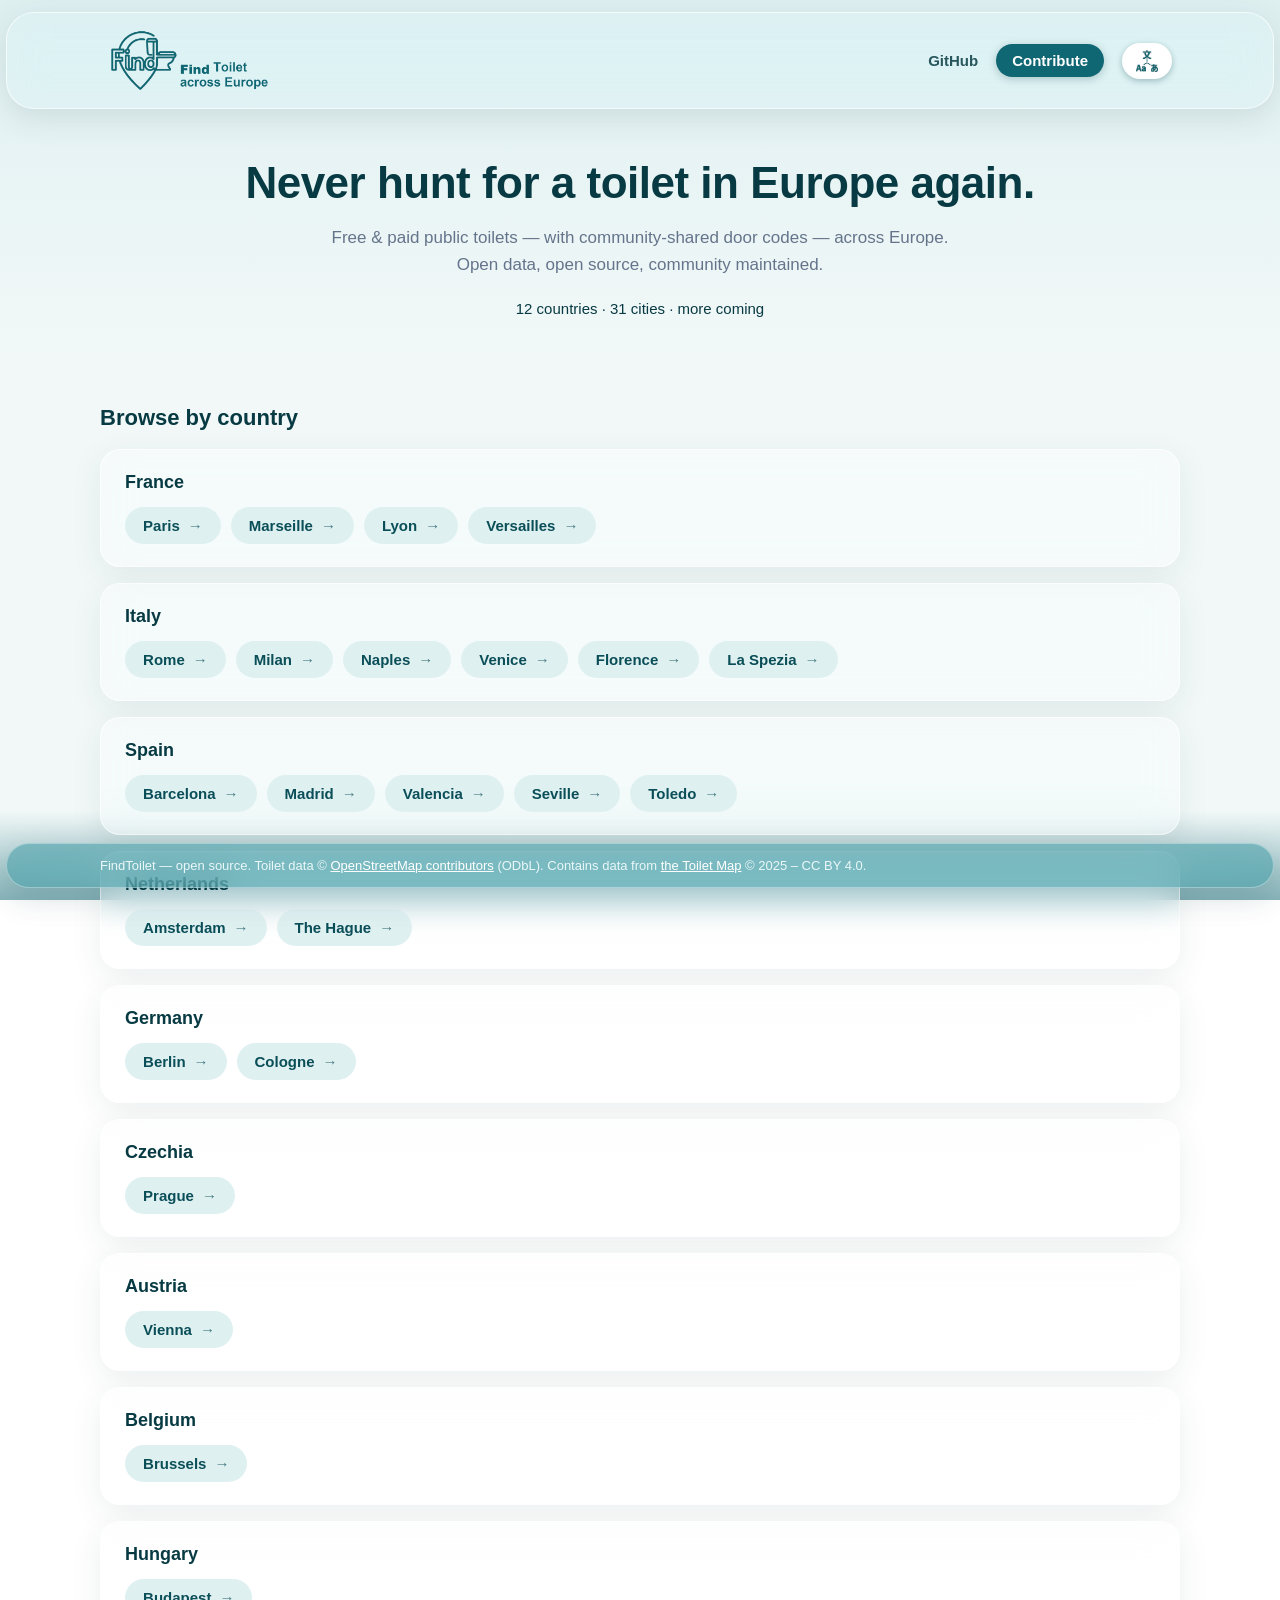
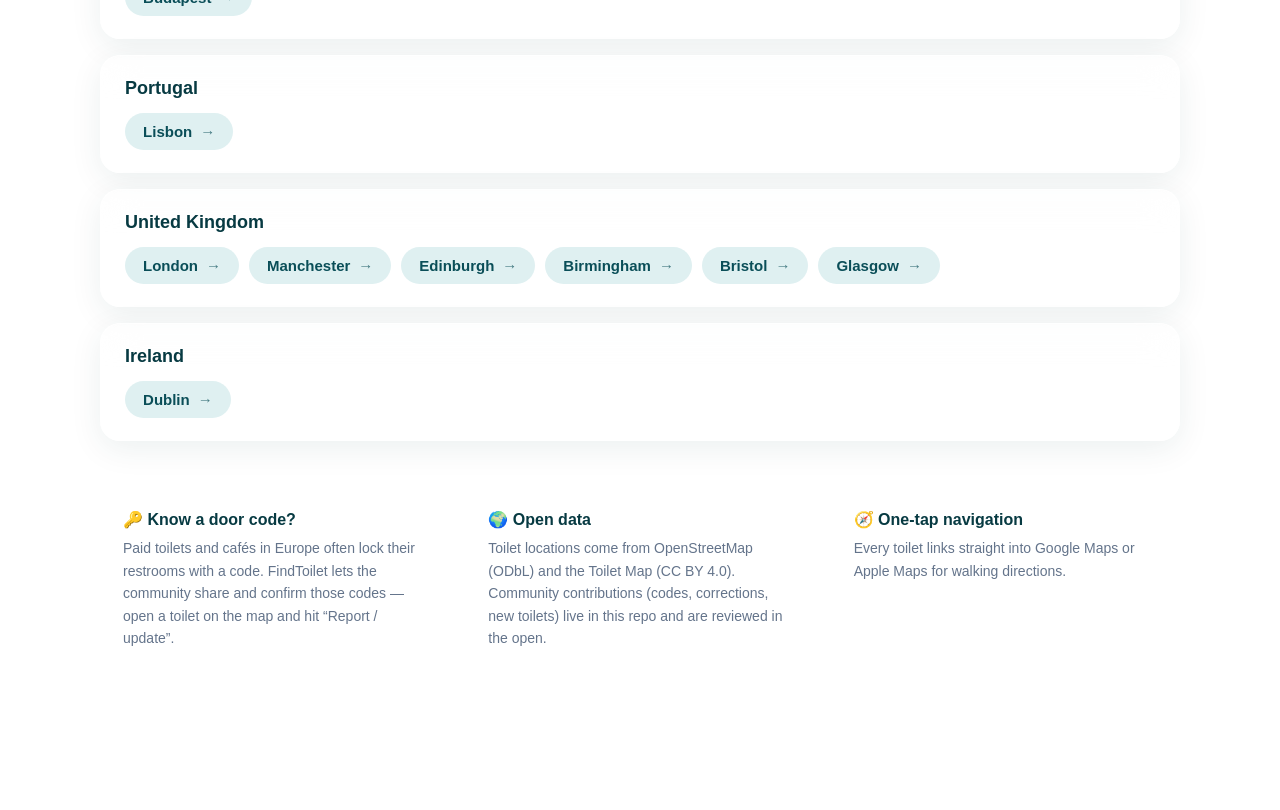
==== web/index.html @ 5b40d502 "Logo v9: 'Find' in Arial Black at same point size (aligned baseline)" ====
<!DOCTYPE html>
<html lang="en">
<head>
  <meta charset="UTF-8" />
  <meta name="viewport" content="width=device-width, initial-scale=1.0" />
  <title>FindToilet — Free &amp; paid public toilets across Europe</title>
  <meta name="description" content="FindToilet maps free and paid public toilets (with community-shared door codes) across Europe. Open source, community maintained." />
  <link rel="stylesheet" href="assets/style.css?v=9" />
  <link rel="icon" type="image/png" href="assets/favicon.png?v=9" />
</head>
<body>
  <header class="site-header">
    <div class="container header-inner">
      <a class="logo" href="index.html">
        <img class="logo-img" src="assets/logo.png?v=9" alt="FindToilet — Find Toilet in Europe" />
      </a>
      <nav class="site-nav">
        <a href="https://github.com/Jaime-Gu/findtoilet" target="_blank" rel="noopener">GitHub</a>
        <a class="nav-cta" href="https://github.com/Jaime-Gu/findtoilet" target="_blank" rel="noopener" data-i18n="nav.contribute">Contribute</a>
        <div class="lang-switcher">
          <button class="lang-btn" id="lang-btn" aria-label="Language" aria-haspopup="true" aria-expanded="false">
            <img src="assets/lang-mark.png" alt="" />
          </button>
          <div class="lang-menu" id="lang-menu" role="menu"></div>
        </div>
      </nav>
    </div>
  </header>

  <main>
    <section class="hero">
      <div class="container">
        <h1 data-i18n="hero.title">Never hunt for a toilet in Europe again.</h1>
        <p class="hero-sub" data-i18n="hero.subtitle">
          Free &amp; paid public toilets — with community-shared door codes —
          across Europe. Open data, open source, community maintained.
        </p>
        <div class="hero-stats" id="hero-stats"></div>
      </div>
    </section>

    <section class="container" id="browse">
      <h2 class="section-title" data-i18n="browse.title">Browse by country</h2>
      <div id="country-list" class="country-list">
        <p class="loading" data-i18n="loading">Loading…</p>
      </div>
    </section>

    <section class="container about-strip" id="contribute">
      <div class="about-card">
        <h3 data-i18n="card1.title">🔑 Know a door code?</h3>
        <p data-i18n="card1.text">Paid toilets and cafés in Europe often lock their restrooms with a code.</p>
      </div>
      <div class="about-card">
        <h3 data-i18n="card2.title">🌍 Open data</h3>
        <p data-i18n="card2.text">Toilet locations come from OpenStreetMap (ODbL).</p>
      </div>
      <div class="about-card">
        <h3 data-i18n="card3.title">🧭 One-tap navigation</h3>
        <p data-i18n="card3.text">Every toilet links straight into Google Maps or Apple Maps for walking directions.</p>
      </div>
    </section>
  </main>

  <footer class="site-footer">
    <div class="container">
      <p><span data-i18n="footer.osm">FindToilet — open source. Toilet data ©</span>
        <a href="https://www.openstreetmap.org/copyright" target="_blank" rel="noopener">OpenStreetMap contributors</a> (ODbL).
        <span data-i18n="footer.tm">Contains data from</span> <a href="https://www.toiletmap.org.uk/dataset" target="_blank" rel="noopener">the Toilet Map</a> © 2025 – CC BY 4.0.</p>
    </div>
  </footer>

  <script src="assets/i18n.js"></script>
  <script src="assets/lang-switcher.js"></script>
  <script>
    (async () => {
      const res = await fetch('../data/cities.json');
      const index = await res.json();

      function render() {
        applyI18n();
        const list = document.getElementById('country-list');
        list.innerHTML = '';

        let cityCount = 0;
        for (const country of index.countries) {
          cityCount += country.cities.length;
          const card = document.createElement('div');
          card.className = 'country-card';
          card.innerHTML = `
            <h3>${localizedName(country)}</h3>
            <div class="city-list">
              ${country.cities.map(c => `
                <a class="city-chip" href="map.html?city=${country.code}/${c.code}">
                  <span class="city-name">${localizedName(c)}</span>
                  <span class="city-arrow">→</span>
                </a>`).join('')}
            </div>`;
          list.appendChild(card);
        }

        document.getElementById('hero-stats').textContent =
          tf('hero.stats', { c: index.countries.length, n: cityCount });
      }

      render();
      document.addEventListener('ft-langchange', render);
    })().catch(err => {
      document.getElementById('country-list').innerHTML =
        `<p class="loading">${tf('error.load', { msg: err.message })}</p>`;
    });
  </script>
</body>
</html>
---- web/assets/style.css ----
/* FindToilet brand & layout
 * Brand color: deep teal from the FindToilet logo (#0F6773)
 */
:root {
  --brand: #0F6773;        /* logo teal */
  --brand-mid: #2E8A94;    /* lighter teal for gradients */
  --brand-dark: #0A4E58;
  --brand-deep: #073A42;
  --brand-light: #DFF0F1;
  --brand-softer: #F2F8F8;
  --ink: #0F172A;
  --muted: #64748B;
  --free: #22C55E;
  --paid: #F59E0B;
  --unknown: #94A3B8;
}

* { box-sizing: border-box; margin: 0; padding: 0; }

html {
  min-height: 100%;
  /* bottom gradient: shallow height, half-depth teal (footer bar keeps its own color) */
  background: linear-gradient(180deg, var(--brand-softer) 90%, #9CC3C7 98%, #87B3B9 100%) fixed;
}

body {
  font-family: -apple-system, BlinkMacSystemFont, "Segoe UI", Roboto, "Helvetica Neue", Arial, sans-serif;
  color: var(--ink);
  background: transparent;
  min-height: 100vh;
  display: flex;
  flex-direction: column;
  padding-bottom: 84px; /* clear the fixed glass footer */
}

.container { width: min(1080px, 92vw); margin: 0 auto; }

/* ---------- header: floating liquid-glass bar ---------- */
.site-header {
  position: fixed;
  top: 12px;
  left: 6px;
  right: 6px;
  z-index: 3000;
  background: rgba(223, 240, 241, 0.25);
  backdrop-filter: blur(18px) saturate(1.5);
  -webkit-backdrop-filter: blur(18px) saturate(1.5);
  border: 1px solid rgba(255, 255, 255, 0.65);
  border-radius: 28px;
  box-shadow: 0 8px 32px rgba(7, 58, 66, 0.12);
}
.header-inner {
  display: flex;
  align-items: center;
  justify-content: space-between;
  padding: 15px 8px; /* header height +20% */
}
.logo {
  display: flex;
  align-items: center;
  gap: 10px;
  text-decoration: none;
  color: var(--brand-deep);
}
.logo-img {
  height: 65px;
  width: auto;
  display: block;
}
.logo-text { font-size: 22px; font-weight: 800; letter-spacing: 0.2px; }
.logo-text em { font-style: normal; font-weight: 400; opacity: 0.75; }
.site-nav { display: flex; align-items: center; gap: 18px; }
.site-nav a {
  color: var(--brand-deep);
  text-decoration: none;
  font-weight: 600;
  font-size: 15px;
  opacity: 0.85;
}
.site-nav a:hover { opacity: 1; text-decoration: underline; }
.nav-cta {
  background: var(--brand);
  color: #fff !important;
  padding: 8px 16px;
  border-radius: 999px;
  box-shadow: 0 2px 8px rgba(7, 58, 66, 0.25);
  opacity: 1 !important;
}
.nav-cta:hover { text-decoration: none !important; background: var(--brand-dark); transform: translateY(-1px); }

/* language switcher */
.lang-switcher { position: relative; display: flex; align-items: center; }
.lang-btn {
  display: flex;
  align-items: center;
  justify-content: center;
  background: #fff;
  border: none;
  border-radius: 999px;
  padding: 7px 14px;
  cursor: pointer;
  box-shadow: 0 2px 6px rgba(7, 58, 66, 0.3);
  transition: transform 0.15s ease, box-shadow 0.15s ease;
}
.lang-btn img {
  width: 22px;
  height: 22px;
  display: block;
}
.lang-btn:hover,
.lang-btn[aria-expanded="true"] {
  transform: translateY(-1px);
  box-shadow: 0 4px 10px rgba(7, 58, 66, 0.35);
}
.lang-menu {
  position: absolute;
  right: 0;
  top: calc(100% + 10px);
  min-width: 138px;
  background: #fff;
  border-radius: 12px;
  box-shadow: 0 12px 32px rgba(7, 58, 66, 0.22);
  padding: 6px;
  display: none;
  z-index: 2000;
}
.lang-menu.open { display: block; }
.lang-option {
  display: block;
  width: 100%;
  text-align: left;
  background: none;
  border: none;
  padding: 9px 14px;
  border-radius: 8px;
  font-size: 14px;
  color: var(--ink);
  cursor: pointer;
}
.lang-option:hover { background: var(--brand-softer); }
.lang-option.active { color: var(--brand); font-weight: 700; }

/* ---------- hero ---------- */
.hero {
  background: linear-gradient(180deg, var(--brand-light) 0%, var(--brand-softer) 100%);
  /* gradient starts at the very top of the page, flowing behind the floating
     glass header — no dead white space behind the bar */
  padding: calc(110px + 48px) 0 48px;
  text-align: center;
}
.hero h1 {
  font-size: clamp(28px, 4.5vw, 44px);
  color: var(--brand-deep);
  letter-spacing: -0.5px;
}
.hero-sub {
  margin: 16px auto 0;
  max-width: 620px;
  font-size: 17px;
  line-height: 1.6;
  color: var(--muted);
}
.hero-stats { margin-top: 22px; font-size: 15px; color: var(--brand-deep); }
.hero-stats strong { font-size: 20px; color: var(--brand-dark); }
.stat-dot { margin: 0 10px; color: var(--brand); }

/* ---------- browse ---------- */
.section-title {
  margin: 40px 0 18px;
  font-size: 22px;
  color: var(--brand-deep);
}
.loading { color: var(--muted); padding: 12px 0 32px; }
.country-list { padding-bottom: 8px; }
.country-card {
  background: rgba(255, 255, 255, 0.35);
  backdrop-filter: blur(18px) saturate(1.5);
  -webkit-backdrop-filter: blur(18px) saturate(1.5);
  border: 1px solid rgba(255, 255, 255, 0.65);
  border-radius: 20px;
  padding: 22px 24px;
  margin-bottom: 16px;
  box-shadow: 0 8px 32px rgba(7, 58, 66, 0.08);
}
.country-card h3 { font-size: 18px; color: var(--brand-deep); margin-bottom: 14px; }
.city-list { display: flex; flex-wrap: wrap; gap: 10px; }
.city-chip {
  display: inline-flex;
  align-items: center;
  gap: 8px;
  background: var(--brand-light);
  color: var(--brand-dark);
  font-weight: 600;
  font-size: 15px;
  text-decoration: none;
  padding: 10px 18px;
  border-radius: 999px;
  transition: background 0.15s, transform 0.15s;
}
.city-chip:hover { background: var(--brand); color: #fff; transform: translateY(-1px); }
.city-arrow { opacity: 0.7; }

/* ---------- about strip ---------- */
.about-strip {
  display: grid;
  grid-template-columns: repeat(auto-fit, minmax(260px, 1fr));
  gap: 16px;
  margin: 24px auto 56px;
}
.about-card {
  background: rgba(255, 255, 255, 0.35);
  backdrop-filter: blur(18px) saturate(1.5);
  -webkit-backdrop-filter: blur(18px) saturate(1.5);
  border: 1px solid rgba(255, 255, 255, 0.65);
  border-radius: 20px;
  padding: 20px 22px;
}
.about-card h3 { font-size: 16px; color: var(--brand-deep); margin-bottom: 8px; }
.about-card p { font-size: 14px; line-height: 1.6; color: var(--muted); }

/* ---------- footer: floating liquid-glass bar (brand-teal tint) ---------- */
.site-footer {
  position: fixed;
  bottom: 12px;
  left: 6px;
  right: 6px;
  z-index: 3000;
  background: rgba(46, 138, 148, 0.45);
  backdrop-filter: blur(18px) saturate(1.5);
  -webkit-backdrop-filter: blur(18px) saturate(1.5);
  border: 1px solid rgba(255, 255, 255, 0.35);
  border-radius: 28px;
  box-shadow: 0 8px 32px rgba(7, 58, 66, 0.18);
  color: #EAF7F8;
  font-size: 13px;
  padding: 14px 18px;
}
.site-footer a { color: #fff; }

/* ---------- map page ---------- */
.map-page { height: 100vh; overflow: hidden; padding: 0; background: var(--brand-softer); }
.map-header { flex: none; }
.map-toolbar {
  position: absolute;
  top: 112px;
  left: 6px;
  right: 6px;
  z-index: 2000;
  display: flex;
  align-items: center;
  gap: 16px;
  flex-wrap: wrap;
  padding: 9px 14px;
  background: rgba(223, 240, 241, 0.25);
  backdrop-filter: blur(18px) saturate(1.5);
  -webkit-backdrop-filter: blur(18px) saturate(1.5);
  border: 1px solid rgba(255, 255, 255, 0.65);
  border-radius: 20px;
  box-shadow: 0 8px 32px rgba(7, 58, 66, 0.1);
}
.map-city { font-weight: 700; color: var(--brand-deep); font-size: 16px; }
.map-count { color: var(--muted); font-size: 13px; }
.map-title { display: flex; align-items: baseline; gap: 12px; order: 1; min-width: 0; }
.legend { display: flex; gap: 12px; margin-left: auto; flex-wrap: wrap; order: 2; }
.locate-btn { order: 3; }

/* popups: always above the floating glass bars (fallback) */
.leaflet-popup-pane { z-index: 5000 !important; }
.legend-item {
  display: inline-flex;
  align-items: center;
  gap: 6px;
  font-size: 12.5px;
  color: var(--muted);
}
.dot { width: 12px; height: 12px; border-radius: 50%; display: inline-block; }
.dot-free { background: var(--free); }
.dot-paid { background: var(--paid); }
.dot-unknown { background: var(--unknown); }
.dot-code { background: var(--brand); }
.locate-btn {
  border: none;
  background: var(--brand);
  color: #fff;
  font-weight: 600;
  font-size: 13.5px;
  padding: 8px 14px;
  border-radius: 999px;
  cursor: pointer;
  transition: background 0.15s;
}
.locate-btn:hover { background: var(--brand-dark); }
/* ---------- sidebar list ---------- */
.map-main { flex: 1; display: flex; min-height: 0; position: relative; }
#map { flex: 1; z-index: 1; }
.leaflet-top.leaflet-left { top: 180px; } /* clear floating bars */
#sidebar {
  width: 380px;
  flex: none;
  background: linear-gradient(180deg, rgba(255, 255, 255, 0.35) 0%, rgba(223, 240, 241, 0.55) 100%);
  backdrop-filter: blur(18px) saturate(1.5);
  -webkit-backdrop-filter: blur(18px) saturate(1.5);
  border-right: 1px solid rgba(255, 255, 255, 0.65);
  display: flex;
  flex-direction: column;
  min-height: 0;
  z-index: 500;
  padding-top: 180px; /* clear floating bars */
}
.sidebar-header {
  display: flex;
  align-items: center;
  gap: 8px;
  padding: 12px 14px;
  background: rgba(255, 255, 255, 0.35);
  backdrop-filter: blur(18px) saturate(1.5);
  -webkit-backdrop-filter: blur(18px) saturate(1.5);
  border-bottom: 1px solid rgba(255, 255, 255, 0.65);
}
.sidebar-title {
  flex: 1;
  min-width: 0;
  font-weight: 700;
  color: var(--brand-deep);
  font-size: 15px;
  white-space: nowrap;
  overflow: hidden;
  text-overflow: ellipsis;
}
.sort-btn {
  flex: none;
  border: 1px solid rgba(255, 255, 255, 0.65);
  background: rgba(255, 255, 255, 0.45);
  backdrop-filter: blur(12px) saturate(1.4);
  -webkit-backdrop-filter: blur(12px) saturate(1.4);
  color: var(--brand-dark);
  border-radius: 999px;
  padding: 6px 12px;
  font-size: 12.5px;
  font-weight: 600;
  cursor: pointer;
  white-space: nowrap;
}
.sort-btn.active { background: var(--brand); color: #fff; border-color: var(--brand); }
.sidebar-close {
  display: none;
  border: none;
  background: none;
  font-size: 17px;
  color: var(--muted);
  cursor: pointer;
  padding: 4px 6px;
}
#toilet-list { flex: 1; overflow-y: auto; padding: 10px; }
.t-item {
  display: flex;
  align-items: center;
  gap: 10px;
  background: rgba(255, 255, 255, 0.5);
  backdrop-filter: blur(12px) saturate(1.4);
  -webkit-backdrop-filter: blur(12px) saturate(1.4);
  border: 1px solid rgba(255, 255, 255, 0.65);
  border-radius: 15px;
  padding: 10px 12px;
  margin-bottom: 8px;
  cursor: pointer;
  transition: border-color 0.12s, transform 0.12s;
}
.t-item:hover { border-color: var(--brand); transform: translateY(-1px); }
.t-item-main { flex: 1; min-width: 0; }
.t-item-head { display: flex; align-items: center; gap: 8px; min-width: 0; }
.t-name {
  font-weight: 600;
  font-size: 14px;
  overflow: hidden;
  text-overflow: ellipsis;
  white-space: nowrap;
  min-width: 0;
}
.t-meta {
  margin-top: 3px;
  font-size: 12px;
  color: var(--muted);
  overflow: hidden;
  text-overflow: ellipsis;
  white-space: nowrap;
}
.t-dist { flex: none; font-size: 12.5px; font-weight: 700; color: var(--brand); }
.filter-row {
  display: flex;
  gap: 6px;
  padding: 10px 10px 2px;
  overflow-x: auto;
  white-space: nowrap;
  -webkit-overflow-scrolling: touch;
}
.chip {
  border: 1px solid rgba(255, 255, 255, 0.65);
  background: rgba(255, 255, 255, 0.45);
  backdrop-filter: blur(12px) saturate(1.4);
  -webkit-backdrop-filter: blur(12px) saturate(1.4);
  color: var(--brand-dark);
  border-radius: 999px;
  padding: 5px 12px;
  font-size: 12.5px;
  font-weight: 600;
  cursor: pointer;
  white-space: nowrap;
}
.chip.active { background: var(--brand); color: #fff; border-color: var(--brand); }
#list-fab { display: none; }

@media (max-width: 1024px) {
  #sidebar {
    position: absolute;
    inset: 0;
    width: auto;
    border-right: none;
    transform: translateX(-102%);
    transition: transform 0.22s ease;
    z-index: 4000; /* covers the floating header too when open */
  }
  #sidebar.open { transform: translateX(0); }
  .sidebar-close { display: block; }
  #list-fab {
    display: flex;
    align-items: center;
    gap: 6px;
    position: absolute;
    left: 14px;
    bottom: 18px;
    z-index: 900;
    background: #fff;
    border: none;
    border-radius: 999px;
    padding: 10px 16px;
    font-weight: 700;
    color: var(--brand-dark);
    font-size: 14px;
    cursor: pointer;
    box-shadow: 0 4px 14px rgba(7, 58, 66, 0.25);
  }
}

/* toilet pin */
.toilet-marker { background: none; border: none; }
.toilet-marker .pin {
  display: grid;
  place-items: center;
  width: 30px;
  height: 30px;
  border-radius: 50% 50% 50% 4px;
  background: var(--pin-color, var(--brand));
  border: 2px solid #fff;
  box-shadow: 0 2px 6px rgba(15, 23, 42, 0.35);
  font-size: 14px;
}
.toilet-marker .pin-icon { width: 19px; height: auto; display: block; }

/* zoomed-out city bubbles */
.city-bubble-anchor { background: none; border: none; }
.city-bubble {
  transform: translate(-50%, -50%);
  display: inline-flex;
  align-items: baseline;
  gap: 6px;
  white-space: nowrap;
  background: #fff;
  border: 1.5px solid var(--brand);
  border-radius: 999px;
  padding: 5px 13px;
  box-shadow: 0 2px 8px rgba(7, 58, 66, 0.18);
  cursor: pointer;
  transition: transform 0.12s;
}
.city-bubble:hover { transform: translate(-50%, -50%) scale(1.06); }
.city-bubble strong { color: var(--brand); font-size: 14px; }
.city-bubble span { color: var(--brand-deep); font-size: 12.5px; font-weight: 600; }

/* popup */
.popup { font-size: 14px; line-height: 1.5; min-width: 220px; }
.popup-title { font-weight: 700; font-size: 15px; margin-bottom: 6px; color: var(--ink); }
.popup-badges { margin-bottom: 8px; }
.badge {
  display: inline-block;
  font-size: 12px;
  font-weight: 700;
  padding: 2px 10px;
  border-radius: 999px;
}
.badge-free { background: #DCFCE7; color: #15803D; }
.badge-paid { background: #FEF3C7; color: #B45309; }
.badge-unknown { background: #F1F5F9; color: #64748B; }
.popup-row { margin: 3px 0; }
.popup-muted { color: var(--muted); font-size: 13px; }
.door-code {
  margin: 10px 0;
  padding: 8px 12px;
  background: var(--brand-light);
  border: 1px dashed var(--brand);
  border-radius: 10px;
  display: flex;
  align-items: baseline;
  gap: 8px;
  flex-wrap: wrap;
}
.door-code-label { font-size: 12.5px; color: var(--brand-dark); font-weight: 600; }
.door-code-value {
  font-family: ui-monospace, SFMono-Regular, Menlo, monospace;
  font-size: 16px;
  font-weight: 700;
  color: var(--brand-deep);
  letter-spacing: 1px;
}
.door-code-meta { font-size: 11.5px; color: var(--muted); }
.door-code-empty { font-size: 12.5px; color: var(--muted); }
.popup-actions { display: flex; gap: 8px; margin-top: 10px; }
.btn {
  flex: 1;
  text-align: center;
  text-decoration: none;
  font-weight: 600;
  font-size: 13px;
  padding: 8px 10px;
  border-radius: 10px;
  color: #fff;
}
/* NOTE: must out-specify Leaflet's `.leaflet-container a` (0-1-1) link color */
.popup .btn-google, .popup .btn-apple {
  color: #111;
  border: 1.5px solid transparent;
  background:
    linear-gradient(#fff, #fff) padding-box,
    linear-gradient(120deg, var(--brand), var(--brand-mid)) border-box;
}
.popup .btn-google:hover, .popup .btn-apple:hover {
  background:
    linear-gradient(var(--brand-softer), var(--brand-softer)) padding-box,
    linear-gradient(120deg, var(--brand-dark), var(--brand)) border-box;
}
.report-link {
  display: inline-block;
  margin-top: 10px;
  font-size: 12.5px;
  color: var(--brand-dark);
  text-decoration: none;
}
.report-link:hover { text-decoration: underline; }

/* marker cluster theming */
.marker-cluster-small,
.marker-cluster-medium,
.marker-cluster-large { background-clip: padding-box; }
.marker-cluster-small { background-color: rgba(15, 103, 115, 0.25); }
.marker-cluster-small div { background-color: var(--brand); color: #fff; font-weight: 700; }
.marker-cluster-medium { background-color: rgba(10, 78, 88, 0.25); }
.marker-cluster-medium div { background-color: var(--brand-dark); color: #fff; font-weight: 700; }
.marker-cluster-large { background-color: rgba(7, 58, 66, 0.25); }
.marker-cluster-large div { background-color: var(--brand-deep); color: #fff; font-weight: 700; }

@media (max-width: 640px) {
  /* global: never let anything push the page wider than the viewport */
  body { overflow-x: hidden; }

  /* header: logo + Contribute + language pill; GitHub text link is redundant on mobile */
  .header-inner { padding: 10px 0; }
  .logo-text { font-size: 19px; }
  .site-nav { gap: 10px; }
  .site-nav a:not(.nav-cta) { display: none; }
  .nav-cta {
    padding: 7px 13px;
    font-size: 13.5px;
    white-space: nowrap;
  }

  /* hero */
  .hero { padding: calc(110px + 28px) 0 32px; }
  .hero-sub { font-size: 15px; }

  /* map toolbar: row1 = title+count & locate, row2 = scrollable legend */
  .map-toolbar { gap: 8px; padding: 8px 3vw; }
  .map-title {
    flex-direction: column;
    align-items: flex-start;
    gap: 1px;
    flex: 1;
  }
  .map-city { font-size: 15px; }
  .map-count { font-size: 11.5px; }
  .legend {
    order: 3;
    width: 100%;
    margin-left: 0;
    flex-wrap: nowrap;
    overflow-x: auto;
    white-space: nowrap;
    padding-bottom: 2px;
    -webkit-overflow-scrolling: touch;
  }
  .locate-btn { padding: 7px 12px; font-size: 12.5px; white-space: nowrap; }

  /* leaflet popup: fit small screens */
  .leaflet-popup-content-wrapper { max-width: 84vw; }
  .leaflet-popup-content { margin: 12px 14px; line-height: 1.45; }
  .popup { min-width: 0; }

  /* footer: single slim scrollable line on mobile */
  .site-footer {
    font-size: 11px;
    padding: 9px 14px;
    white-space: nowrap;
    overflow-x: auto;
    -webkit-overflow-scrolling: touch;
  }
  .site-footer p { white-space: nowrap; margin: 0; }
}
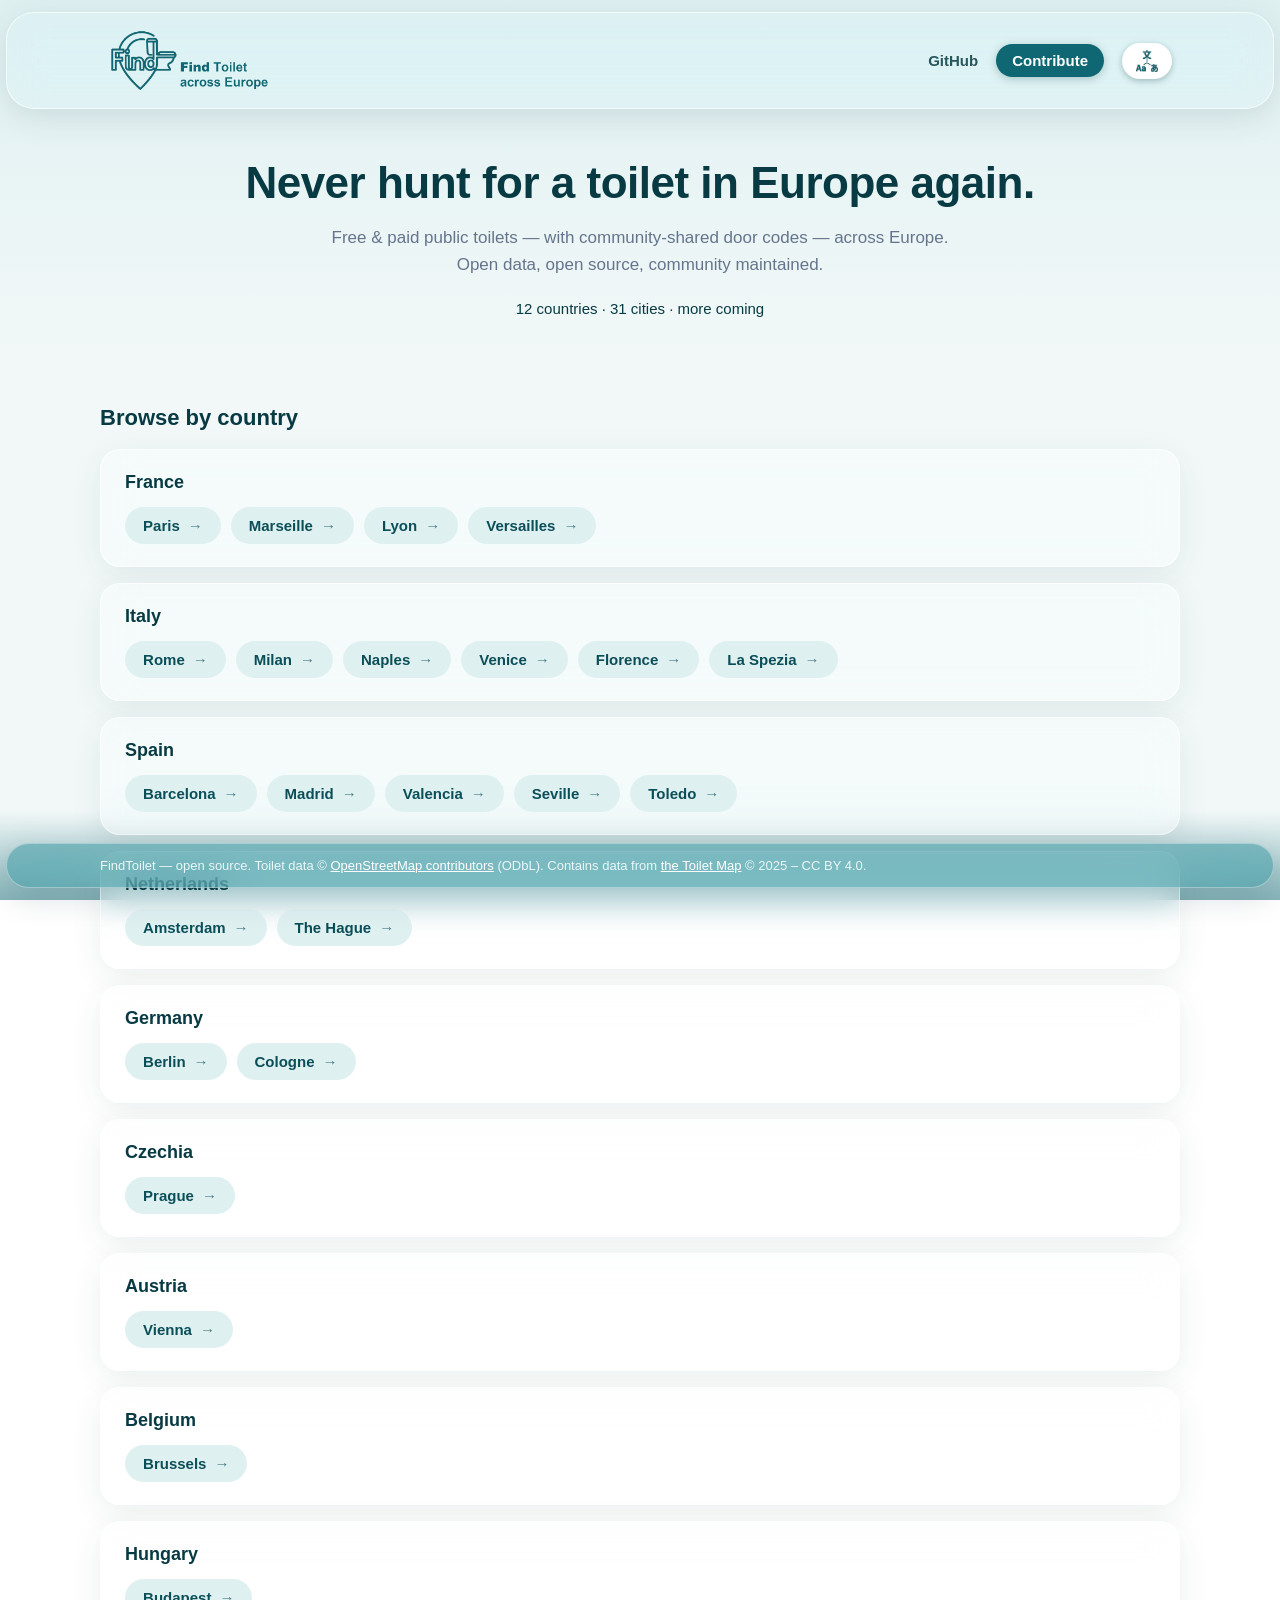
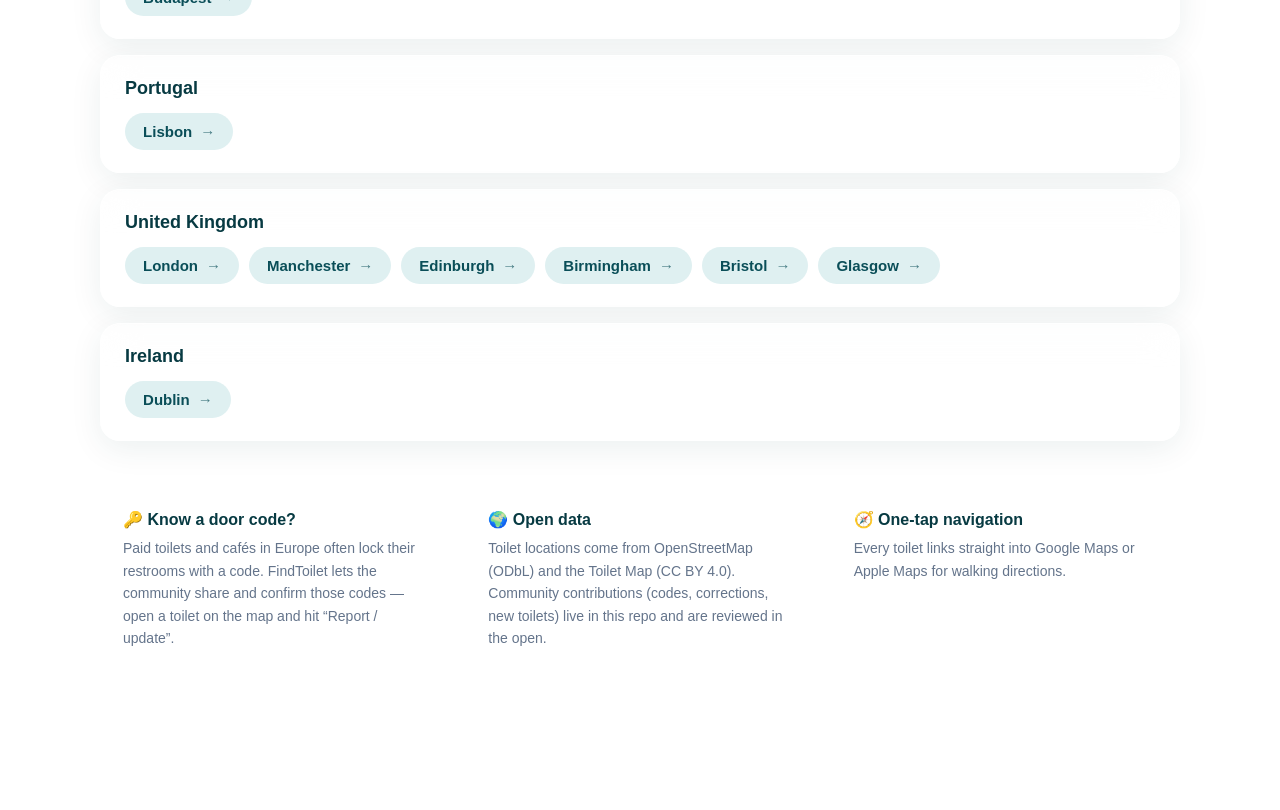
==== commit c202c205: "Logo v10: match visual cap-height between Arial Black (Find) and Arial Bold, shared baseline" ====
--- a/web/index.html
+++ b/web/index.html
@@ -5,14 +5,14 @@
   <meta name="viewport" content="width=device-width, initial-scale=1.0" />
   <title>FindToilet — Free &amp; paid public toilets across Europe</title>
   <meta name="description" content="FindToilet maps free and paid public toilets (with community-shared door codes) across Europe. Open source, community maintained." />
-  <link rel="stylesheet" href="assets/style.css?v=9" />
-  <link rel="icon" type="image/png" href="assets/favicon.png?v=9" />
+  <link rel="stylesheet" href="assets/style.css?v=10" />
+  <link rel="icon" type="image/png" href="assets/favicon.png?v=10" />
 </head>
 <body>
   <header class="site-header">
     <div class="container header-inner">
       <a class="logo" href="index.html">
-        <img class="logo-img" src="assets/logo.png?v=9" alt="FindToilet — Find Toilet in Europe" />
+        <img class="logo-img" src="assets/logo.png?v=10" alt="FindToilet — Find Toilet in Europe" />
       </a>
       <nav class="site-nav">
         <a href="https://github.com/Jaime-Gu/findtoilet" target="_blank" rel="noopener">GitHub</a>
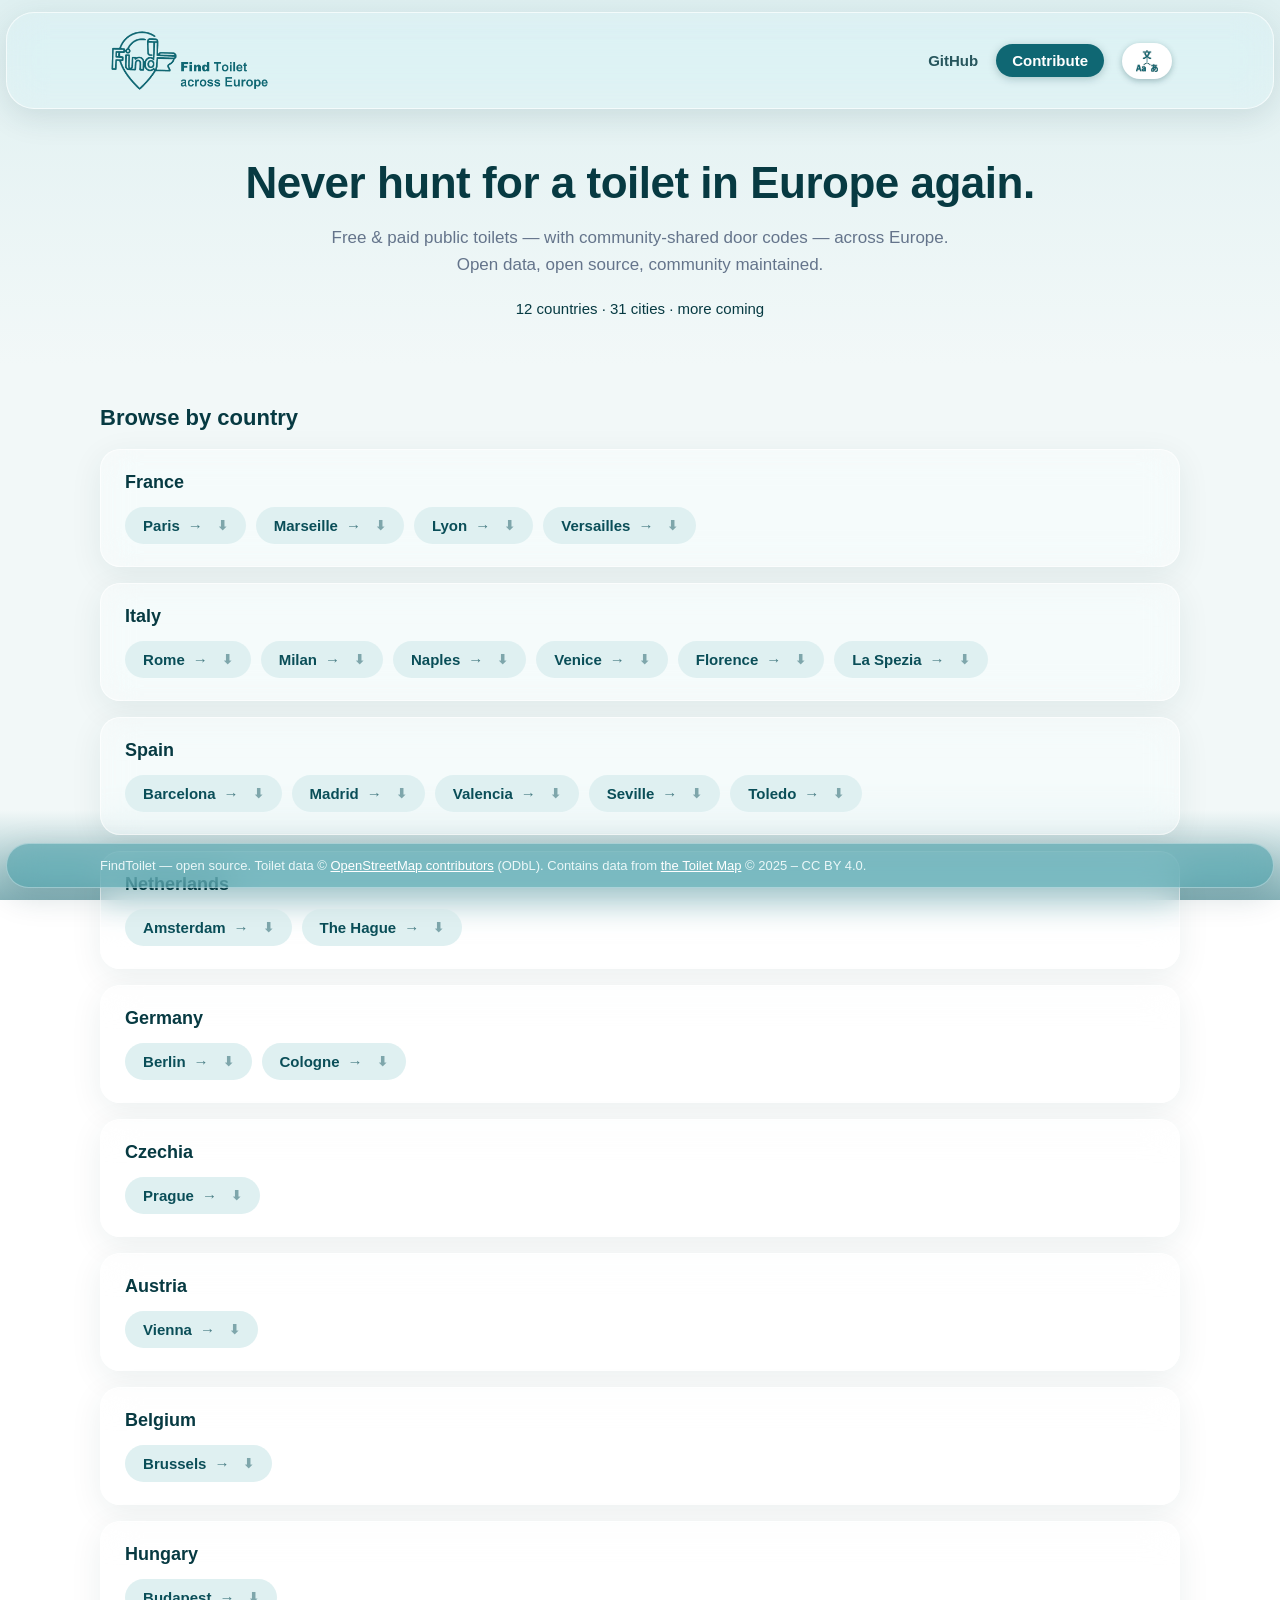
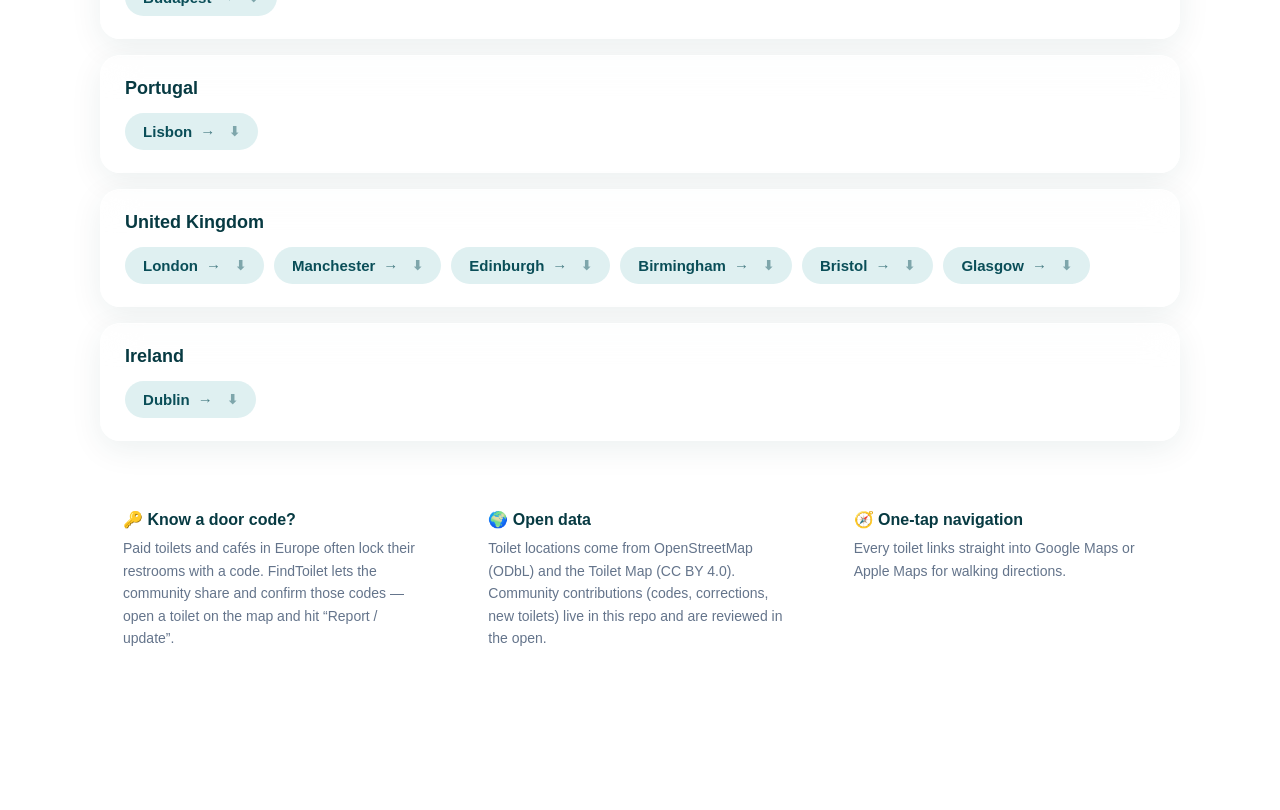
==== commit 81a063dc: "Logo v11: vector emblem from Figma (crisp strokes), same caption typesetting" ====
--- a/web/index.html
+++ b/web/index.html
@@ -5,14 +5,22 @@
   <meta name="viewport" content="width=device-width, initial-scale=1.0" />
   <title>FindToilet — Free &amp; paid public toilets across Europe</title>
   <meta name="description" content="FindToilet maps free and paid public toilets (with community-shared door codes) across Europe. Open source, community maintained." />
-  <link rel="stylesheet" href="assets/style.css?v=10" />
-  <link rel="icon" type="image/png" href="assets/favicon.png?v=10" />
+  <link rel="stylesheet" href="assets/style.css?v=11" />
+  <link rel="icon" type="image/png" href="assets/favicon.png?v=11" />
+  <link rel="manifest" href="manifest.webmanifest" />
+  <meta name="theme-color" content="#0F6773" />
+  <meta name="mobile-web-app-capable" content="yes" />
+  <meta name="apple-mobile-web-app-capable" content="yes" />
+  <meta name="apple-mobile-web-app-status-bar-style" content="default" />
+  <meta name="apple-mobile-web-app-title" content="FindToilet" />
+  <link rel="apple-touch-icon" href="assets/icons/apple-touch-icon.png" />
+  <script src="assets/pwa.js" defer></script>
 </head>
 <body>
   <header class="site-header">
     <div class="container header-inner">
       <a class="logo" href="index.html">
-        <img class="logo-img" src="assets/logo.png?v=10" alt="FindToilet — Find Toilet in Europe" />
+        <img class="logo-img" src="assets/logo.png?v=11" alt="FindToilet — Find Toilet in Europe" />
       </a>
       <nav class="site-nav">
         <a href="https://github.com/Jaime-Gu/findtoilet" target="_blank" rel="noopener">GitHub</a>
--- a/web/assets/style.css
+++ b/web/assets/style.css
@@ -614,3 +614,81 @@
   }
   .site-footer p { white-space: nowrap; margin: 0; }
 }
+
+
+/* ---------- PWA: install button, iOS hint, update toast, offline toggle ---------- */
+.pwa-install-btn {
+  border: none;
+  cursor: pointer;
+  font-family: inherit;
+  font-size: 15px;
+  font-weight: 600;
+}
+.pwa-banner {
+  position: fixed;
+  left: 50%;
+  bottom: 96px;
+  transform: translateX(-50%);
+  z-index: 4000;
+  display: flex;
+  align-items: center;
+  gap: 12px;
+  max-width: min(480px, 92vw);
+  padding: 12px 16px;
+  background: rgba(223, 240, 241, 0.85);
+  backdrop-filter: blur(18px) saturate(1.5);
+  -webkit-backdrop-filter: blur(18px) saturate(1.5);
+  border: 1px solid rgba(255, 255, 255, 0.65);
+  border-radius: 18px;
+  box-shadow: 0 8px 32px rgba(7, 58, 66, 0.18);
+  color: var(--brand-deep);
+  font-size: 14px;
+  font-weight: 500;
+}
+.pwa-banner-close {
+  border: none;
+  background: none;
+  cursor: pointer;
+  color: var(--muted);
+  font-size: 15px;
+  padding: 4px;
+}
+.pwa-toast {
+  position: fixed;
+  right: 16px;
+  bottom: 96px;
+  z-index: 4000;
+  display: flex;
+  align-items: center;
+  gap: 12px;
+  padding: 10px 14px;
+  background: var(--brand-deep);
+  color: #fff;
+  border-radius: 14px;
+  box-shadow: 0 8px 24px rgba(7, 58, 66, 0.35);
+  font-size: 14px;
+}
+.pwa-toast-btn {
+  border: none;
+  cursor: pointer;
+  background: #fff;
+  color: var(--brand-deep);
+  font: inherit;
+  font-weight: 700;
+  padding: 6px 12px;
+  border-radius: 999px;
+}
+.offline-btn.active {
+  background: var(--brand-dark);
+}
+
+/* PWA: per-city offline toggle on index chips */
+.chip-offline {
+  margin-left: 6px;
+  opacity: 0.45;
+  cursor: pointer;
+  font-size: 13px;
+  line-height: 1;
+}
+.chip-offline:hover { opacity: 0.9; }
+.chip-offline.active { color: var(--brand); opacity: 1; font-weight: 700; }
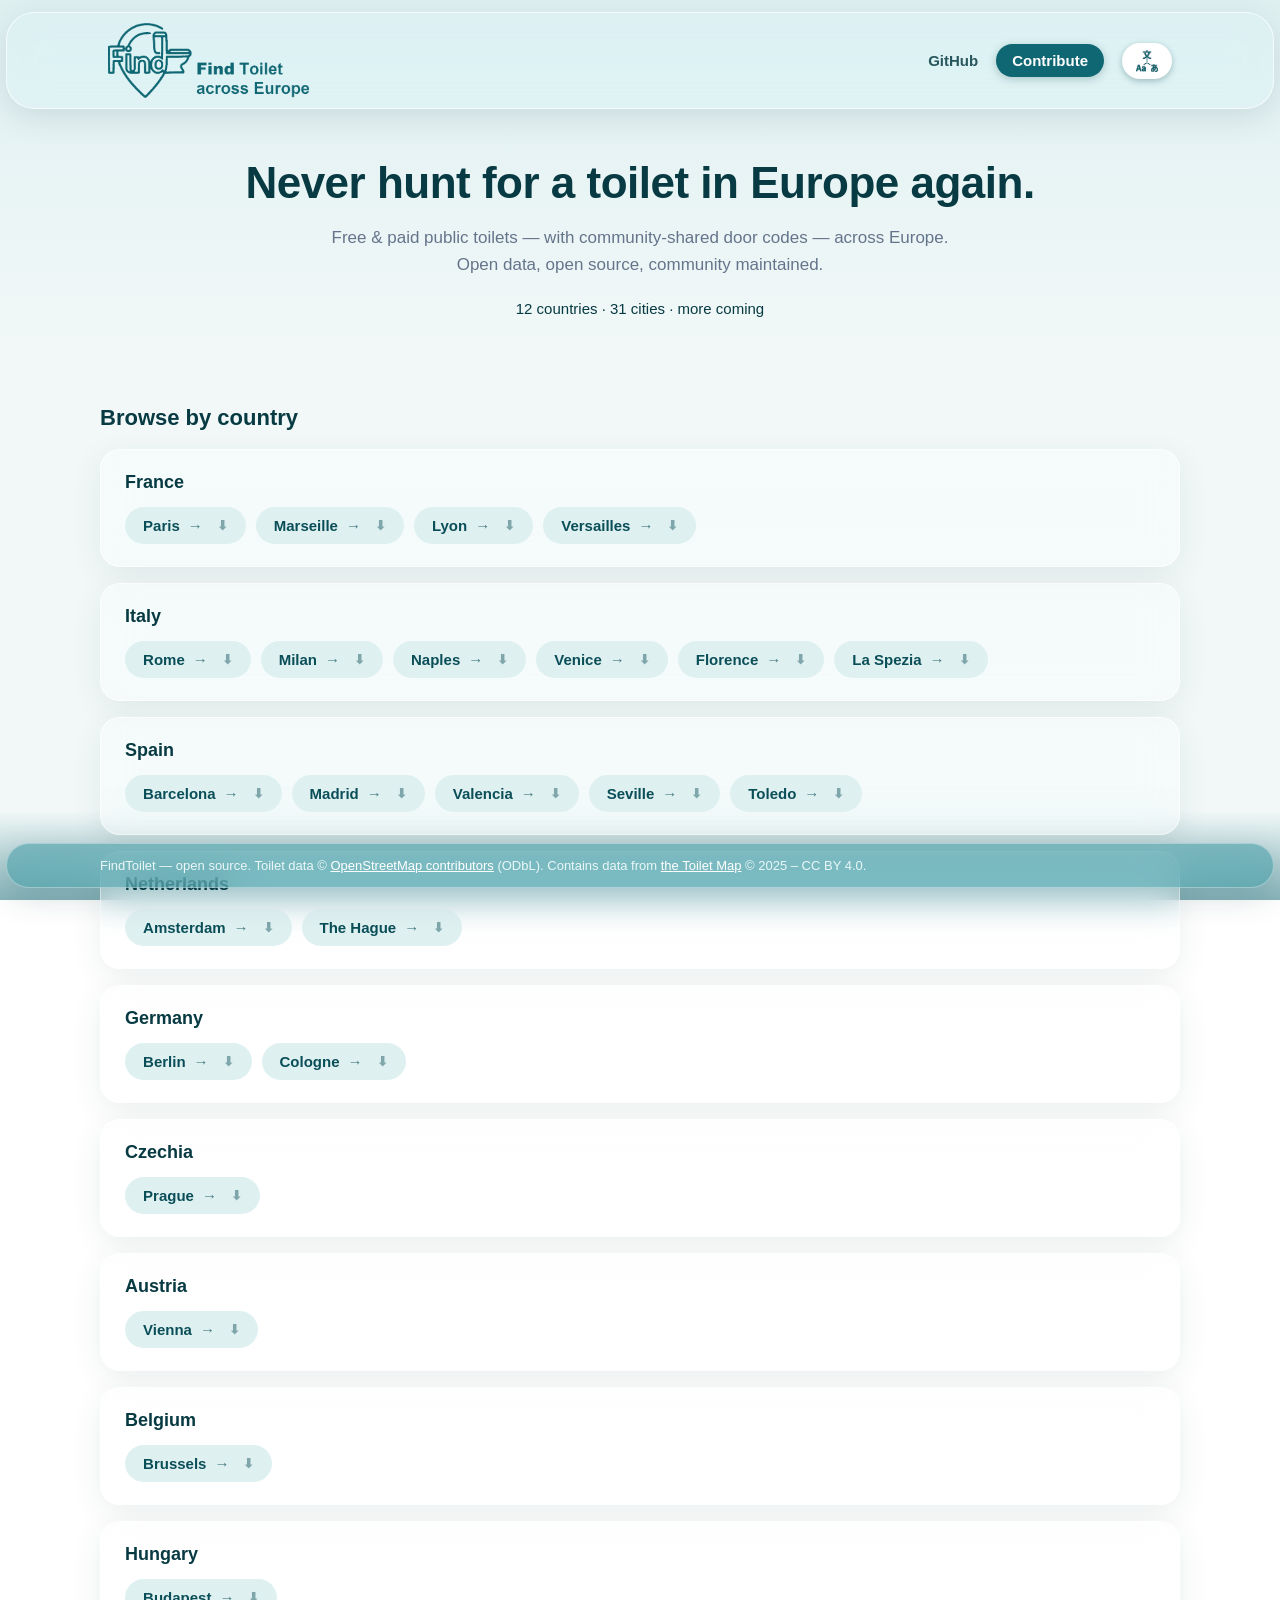
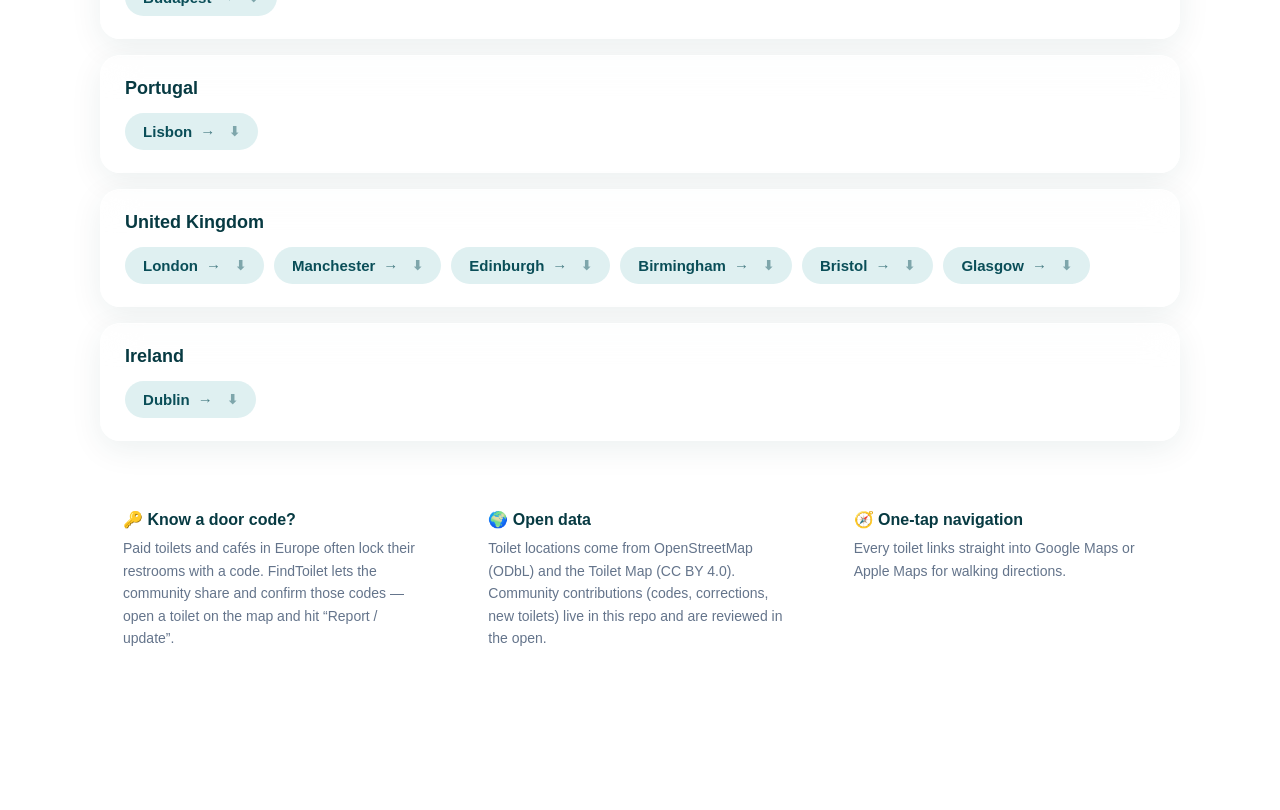
==== commit 7f59e2c5: "Logo v12: level the Find wordmark (+2° rotation), enlarge to 75px keeping bar height" ====
--- a/web/index.html
+++ b/web/index.html
@@ -5,8 +5,8 @@
   <meta name="viewport" content="width=device-width, initial-scale=1.0" />
   <title>FindToilet — Free &amp; paid public toilets across Europe</title>
   <meta name="description" content="FindToilet maps free and paid public toilets (with community-shared door codes) across Europe. Open source, community maintained." />
-  <link rel="stylesheet" href="assets/style.css?v=11" />
-  <link rel="icon" type="image/png" href="assets/favicon.png?v=11" />
+  <link rel="stylesheet" href="assets/style.css?v=12" />
+  <link rel="icon" type="image/png" href="assets/favicon.png?v=12" />
   <link rel="manifest" href="manifest.webmanifest" />
   <meta name="theme-color" content="#0F6773" />
   <meta name="mobile-web-app-capable" content="yes" />
@@ -20,7 +20,7 @@
   <header class="site-header">
     <div class="container header-inner">
       <a class="logo" href="index.html">
-        <img class="logo-img" src="assets/logo.png?v=11" alt="FindToilet — Find Toilet in Europe" />
+        <img class="logo-img" src="assets/logo.png?v=12" alt="FindToilet — Find Toilet in Europe" />
       </a>
       <nav class="site-nav">
         <a href="https://github.com/Jaime-Gu/findtoilet" target="_blank" rel="noopener">GitHub</a>
--- a/web/assets/style.css
+++ b/web/assets/style.css
@@ -53,7 +53,7 @@
   display: flex;
   align-items: center;
   justify-content: space-between;
-  padding: 15px 8px; /* header height +20% */
+  padding: 10px 8px; /* padding traded for the larger logo — bar height unchanged */
 }
 .logo {
   display: flex;
@@ -63,7 +63,7 @@
   color: var(--brand-deep);
 }
 .logo-img {
-  height: 65px;
+  height: 75px;
   width: auto;
   display: block;
 }
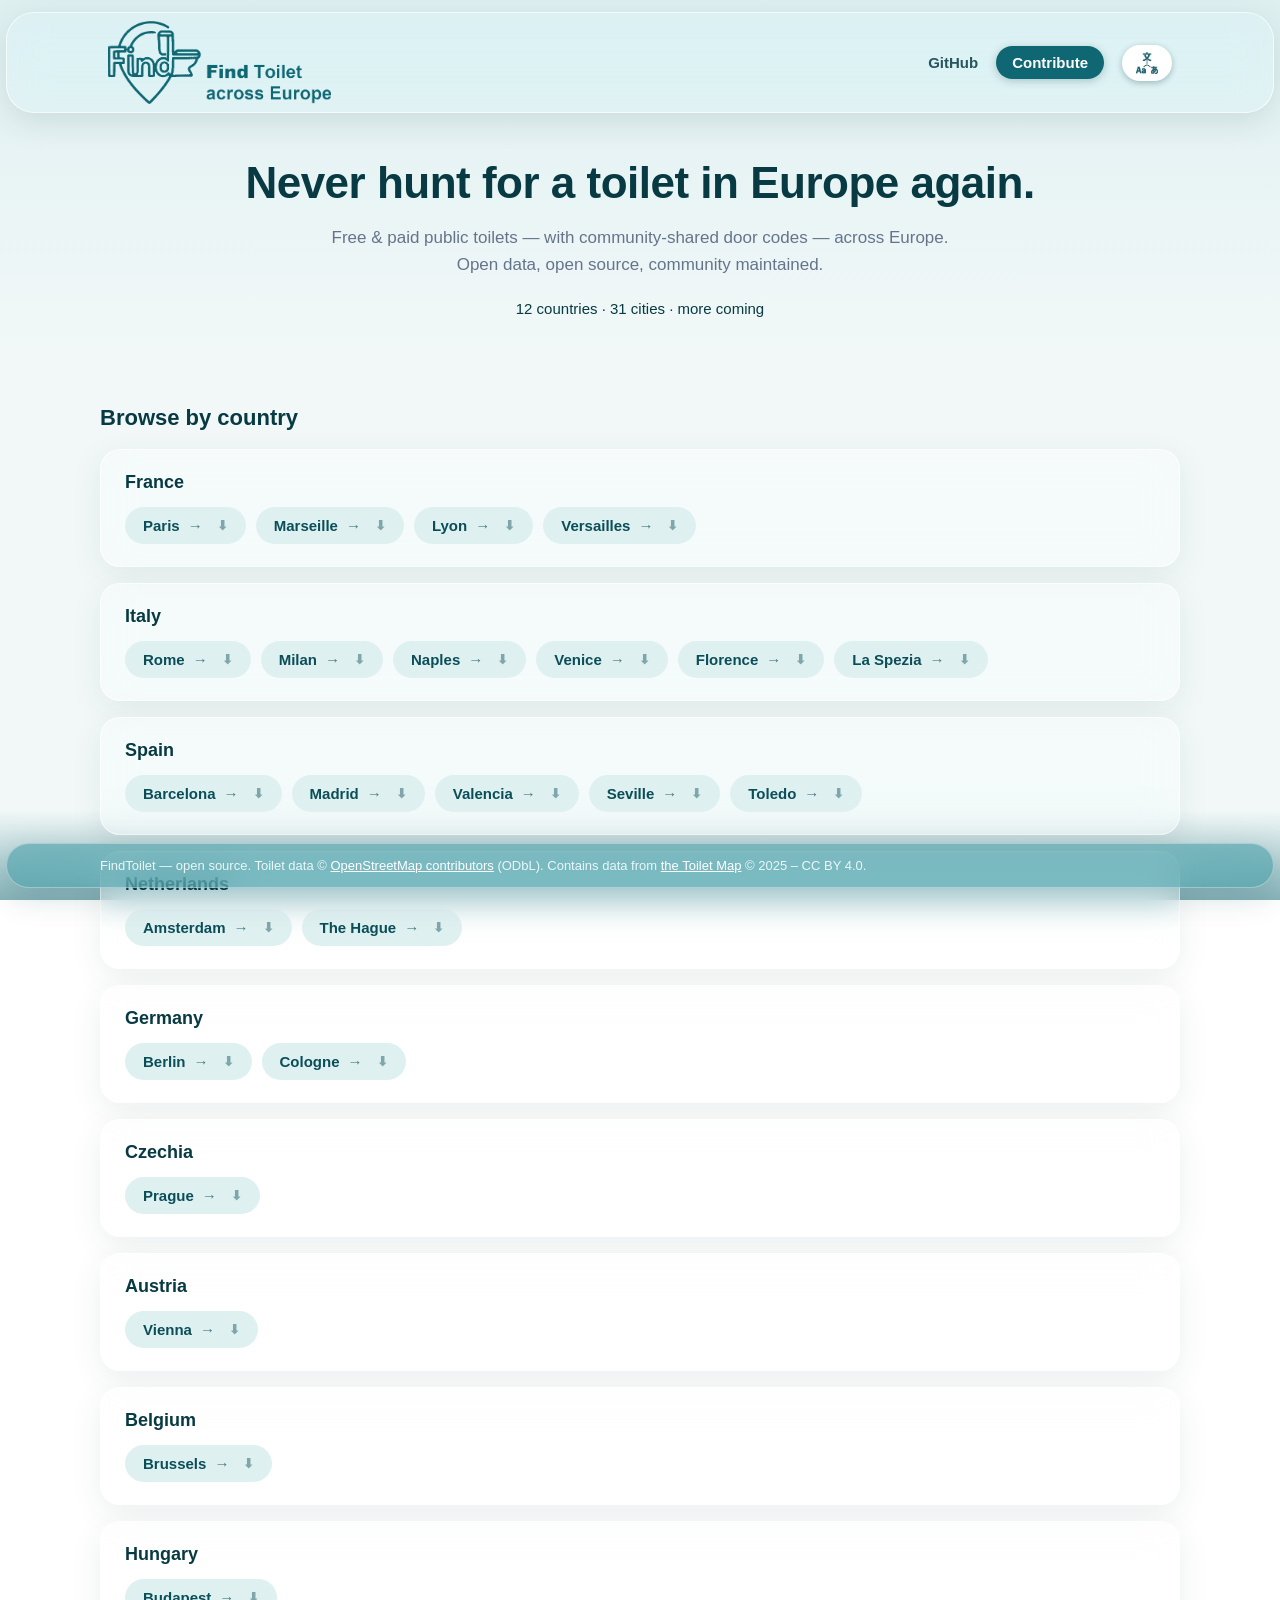
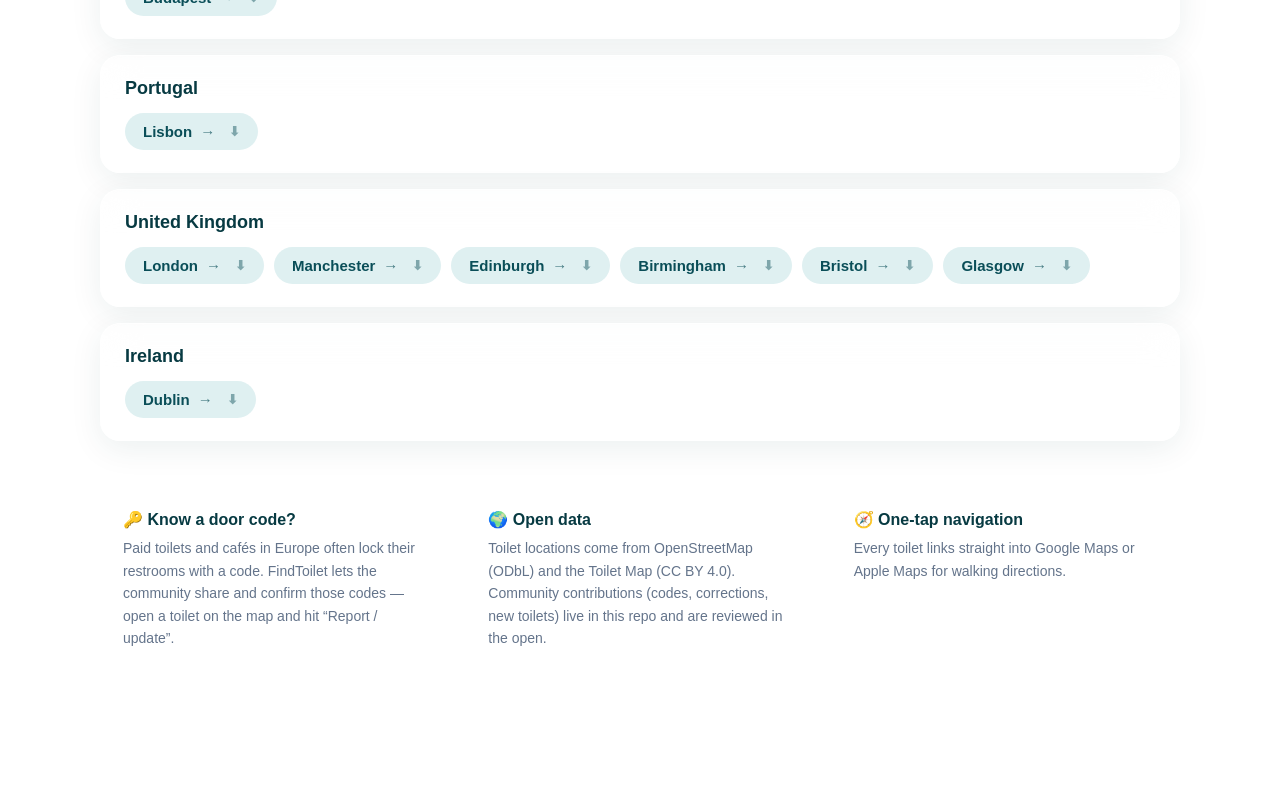
==== commit d41b5903: "Logo: enlarge another 10% (83px), bump v13" ====
--- a/web/index.html
+++ b/web/index.html
@@ -5,8 +5,8 @@
   <meta name="viewport" content="width=device-width, initial-scale=1.0" />
   <title>FindToilet — Free &amp; paid public toilets across Europe</title>
   <meta name="description" content="FindToilet maps free and paid public toilets (with community-shared door codes) across Europe. Open source, community maintained." />
-  <link rel="stylesheet" href="assets/style.css?v=12" />
-  <link rel="icon" type="image/png" href="assets/favicon.png?v=12" />
+  <link rel="stylesheet" href="assets/style.css?v=13" />
+  <link rel="icon" type="image/png" href="assets/favicon.png?v=13" />
   <link rel="manifest" href="manifest.webmanifest" />
   <meta name="theme-color" content="#0F6773" />
   <meta name="mobile-web-app-capable" content="yes" />
@@ -20,7 +20,7 @@
   <header class="site-header">
     <div class="container header-inner">
       <a class="logo" href="index.html">
-        <img class="logo-img" src="assets/logo.png?v=12" alt="FindToilet — Find Toilet in Europe" />
+        <img class="logo-img" src="assets/logo.png?v=13" alt="FindToilet — Find Toilet in Europe" />
       </a>
       <nav class="site-nav">
         <a href="https://github.com/Jaime-Gu/findtoilet" target="_blank" rel="noopener">GitHub</a>
--- a/web/assets/style.css
+++ b/web/assets/style.css
@@ -53,7 +53,7 @@
   display: flex;
   align-items: center;
   justify-content: space-between;
-  padding: 10px 8px; /* padding traded for the larger logo — bar height unchanged */
+  padding: 8px 8px;
 }
 .logo {
   display: flex;
@@ -63,7 +63,7 @@
   color: var(--brand-deep);
 }
 .logo-img {
-  height: 75px;
+  height: 83px;
   width: auto;
   display: block;
 }
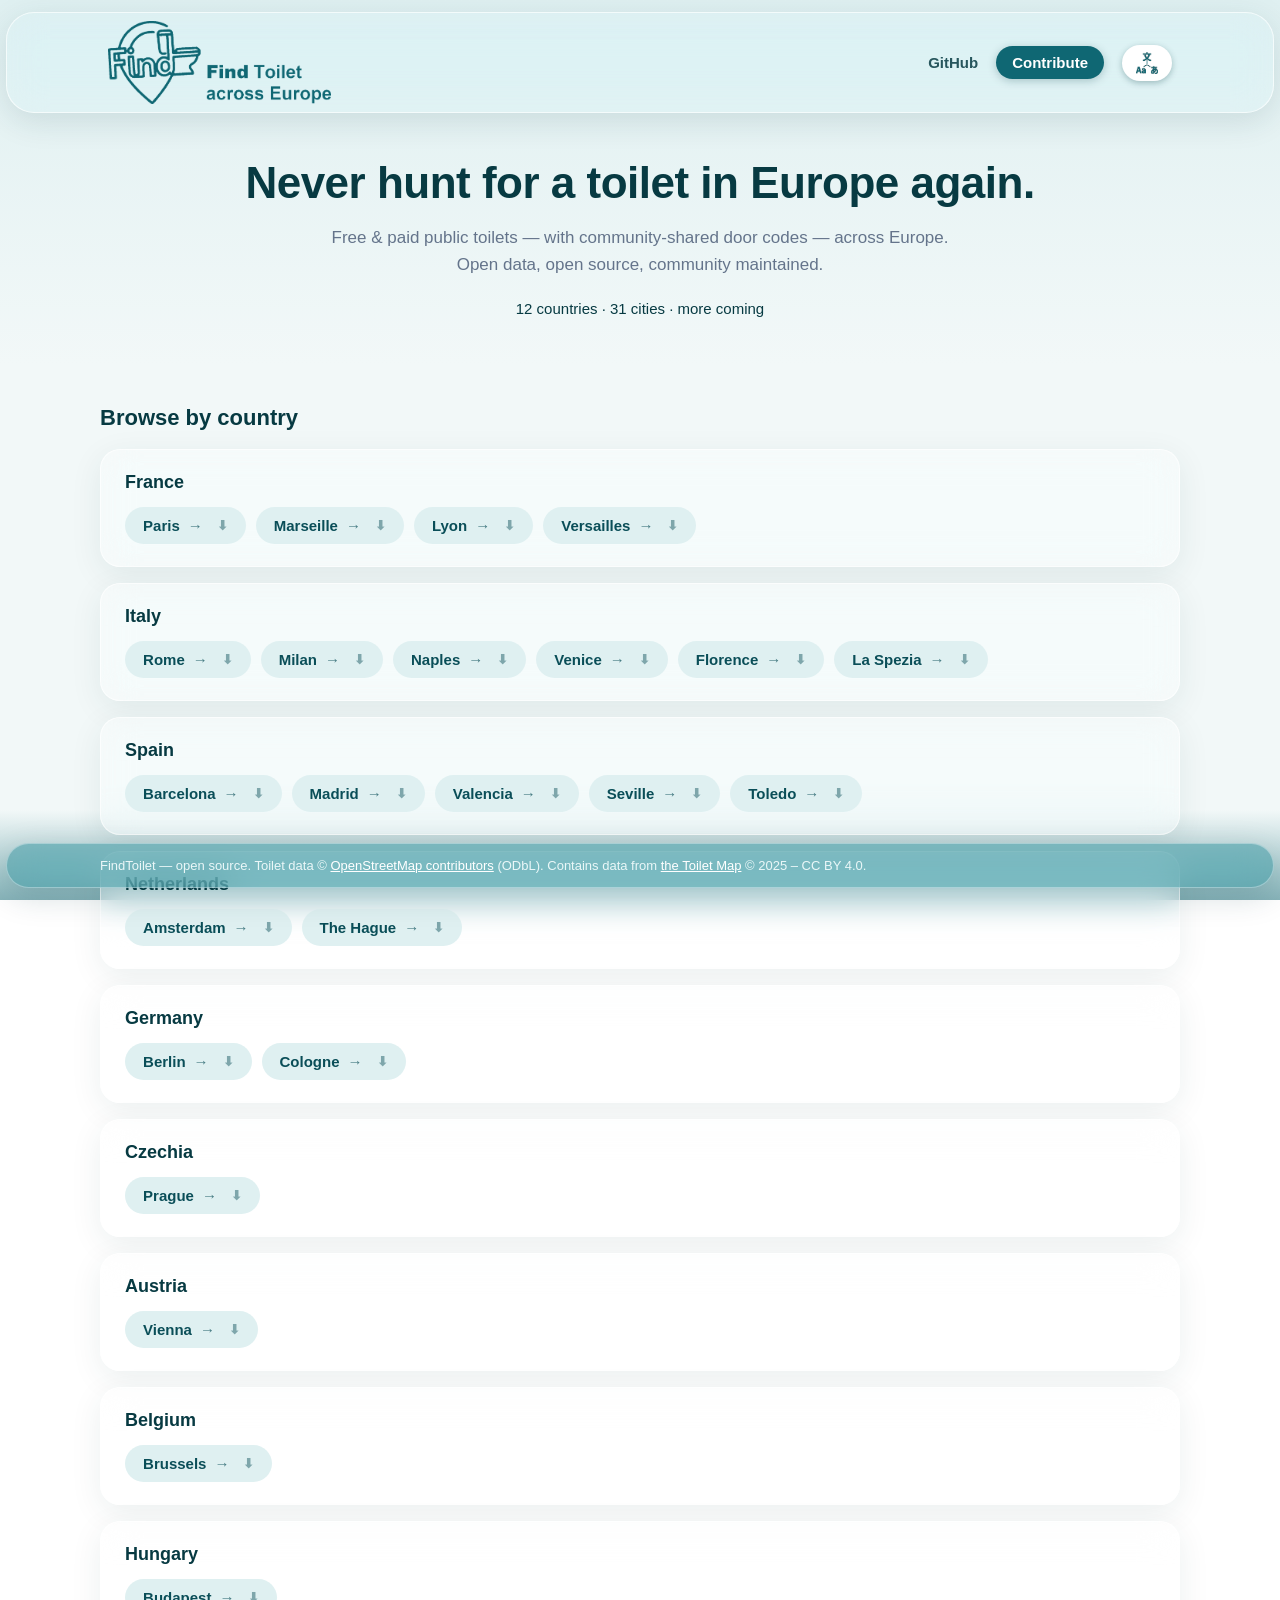
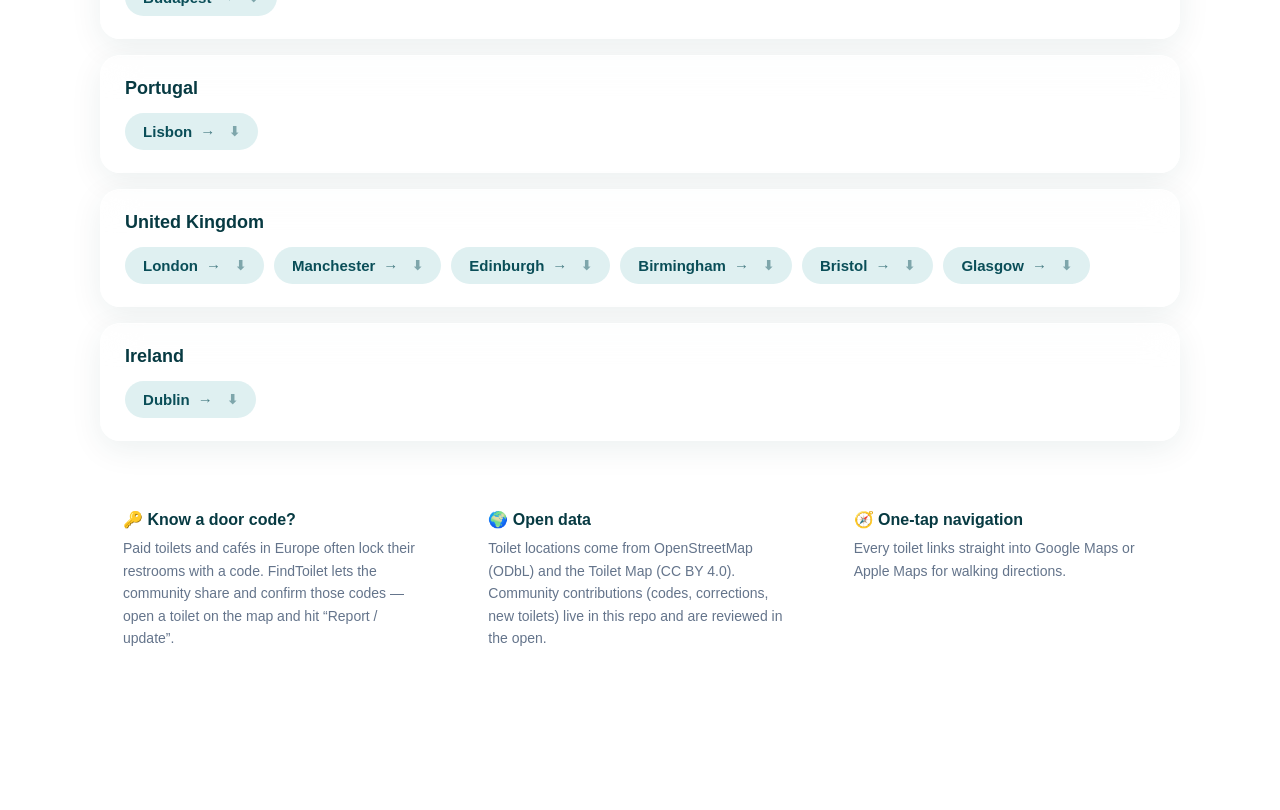
==== commit 462c6316: "Logo v14: level the Find wordmark (-5.2° rotation to counter its built-in slant)" ====
--- a/web/index.html
+++ b/web/index.html
@@ -5,8 +5,8 @@
   <meta name="viewport" content="width=device-width, initial-scale=1.0" />
   <title>FindToilet — Free &amp; paid public toilets across Europe</title>
   <meta name="description" content="FindToilet maps free and paid public toilets (with community-shared door codes) across Europe. Open source, community maintained." />
-  <link rel="stylesheet" href="assets/style.css?v=13" />
-  <link rel="icon" type="image/png" href="assets/favicon.png?v=13" />
+  <link rel="stylesheet" href="assets/style.css?v=14" />
+  <link rel="icon" type="image/png" href="assets/favicon.png?v=14" />
   <link rel="manifest" href="manifest.webmanifest" />
   <meta name="theme-color" content="#0F6773" />
   <meta name="mobile-web-app-capable" content="yes" />
@@ -20,7 +20,7 @@
   <header class="site-header">
     <div class="container header-inner">
       <a class="logo" href="index.html">
-        <img class="logo-img" src="assets/logo.png?v=13" alt="FindToilet — Find Toilet in Europe" />
+        <img class="logo-img" src="assets/logo.png?v=14" alt="FindToilet — Find Toilet in Europe" />
       </a>
       <nav class="site-nav">
         <a href="https://github.com/Jaime-Gu/findtoilet" target="_blank" rel="noopener">GitHub</a>
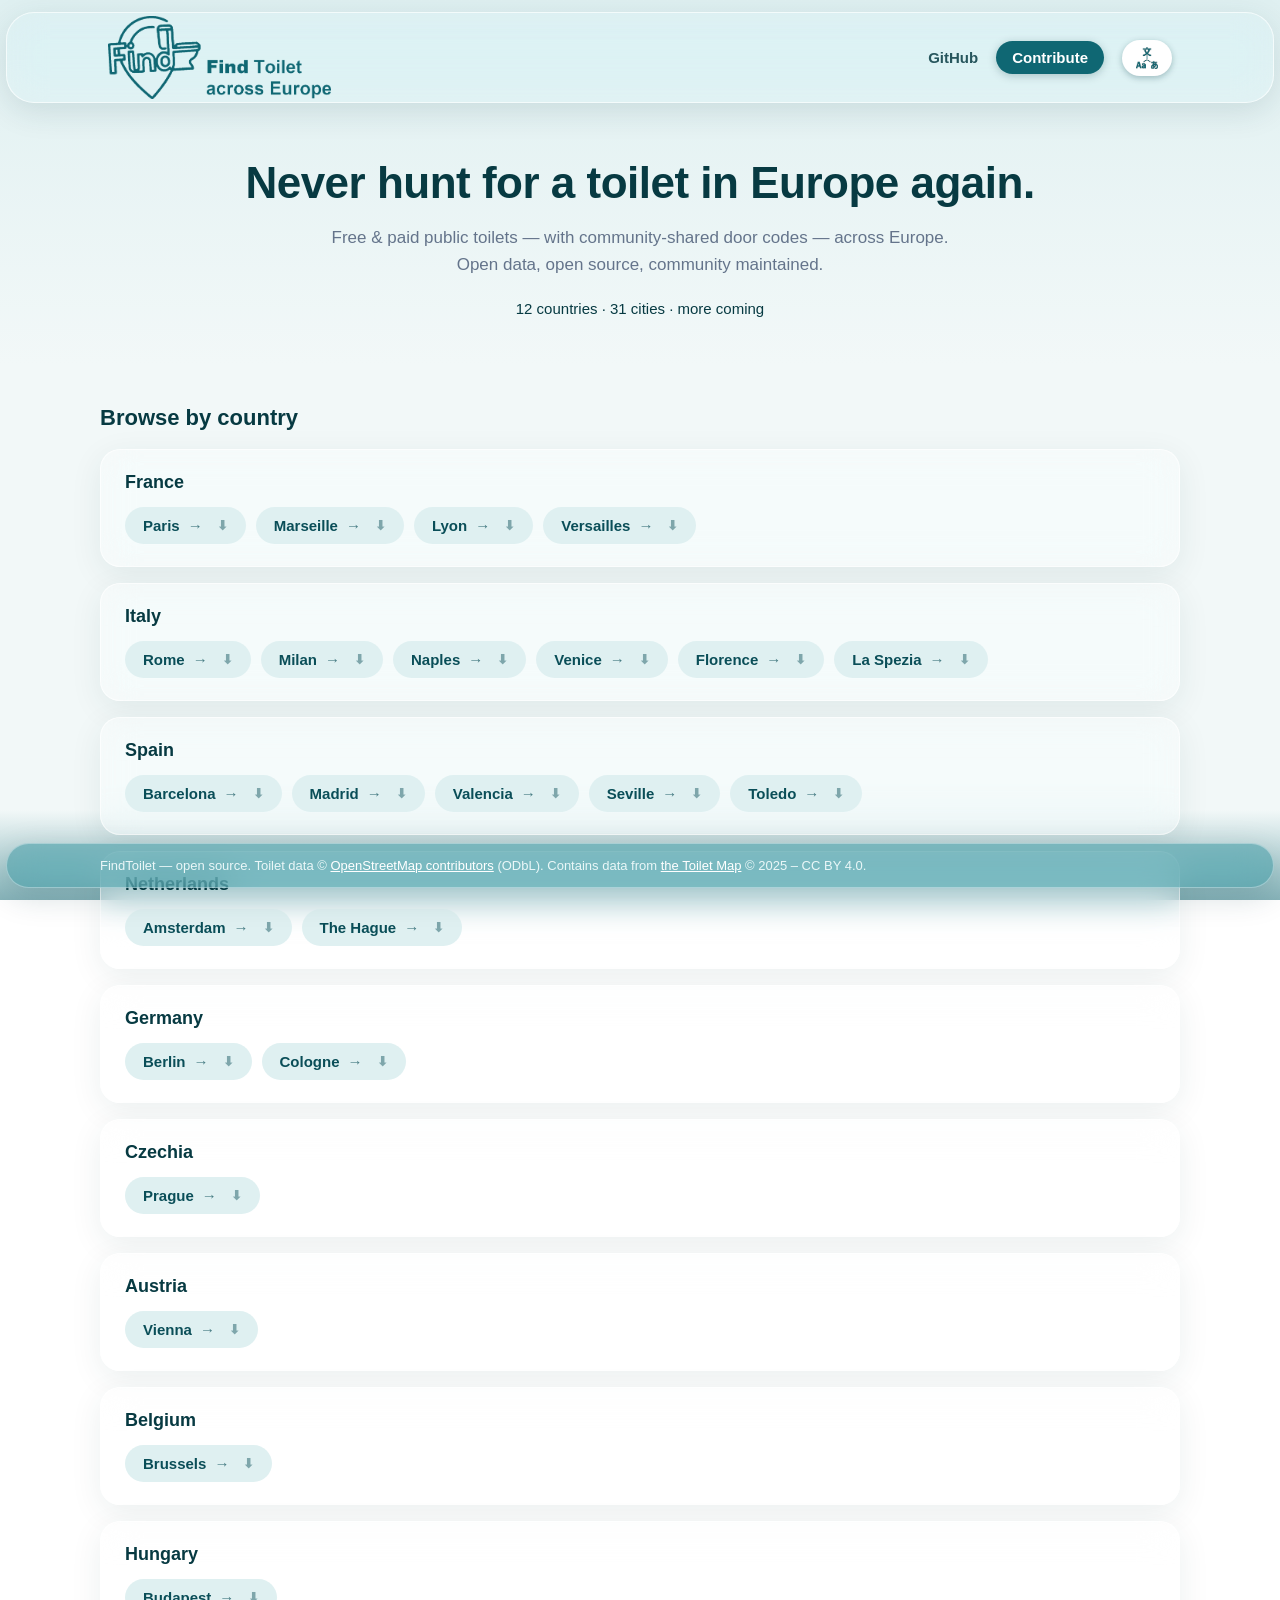
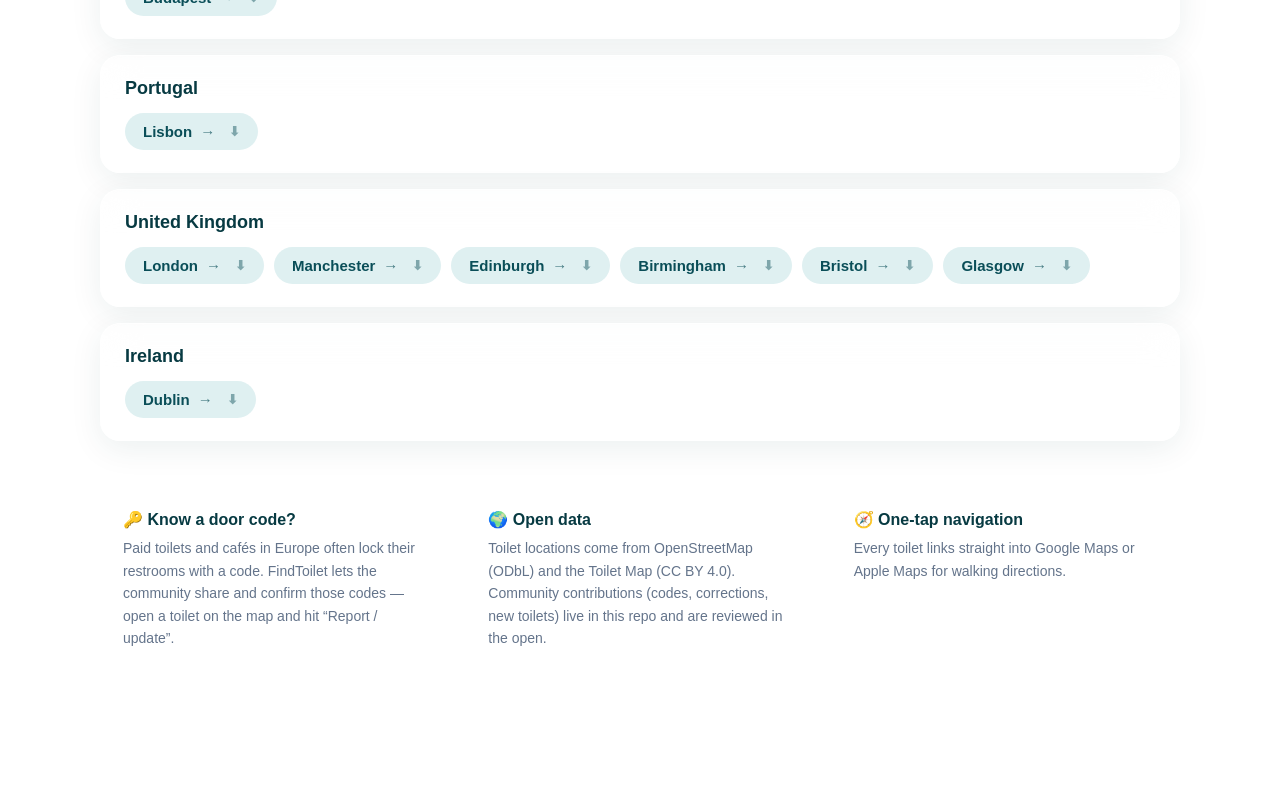
==== commit a032b13a: "Shrink header bar height 10% (tighter inner padding), bump v15" ====
--- a/web/index.html
+++ b/web/index.html
@@ -5,8 +5,8 @@
   <meta name="viewport" content="width=device-width, initial-scale=1.0" />
   <title>FindToilet — Free &amp; paid public toilets across Europe</title>
   <meta name="description" content="FindToilet maps free and paid public toilets (with community-shared door codes) across Europe. Open source, community maintained." />
-  <link rel="stylesheet" href="assets/style.css?v=14" />
-  <link rel="icon" type="image/png" href="assets/favicon.png?v=14" />
+  <link rel="stylesheet" href="assets/style.css?v=15" />
+  <link rel="icon" type="image/png" href="assets/favicon.png?v=15" />
   <link rel="manifest" href="manifest.webmanifest" />
   <meta name="theme-color" content="#0F6773" />
   <meta name="mobile-web-app-capable" content="yes" />
@@ -20,7 +20,7 @@
   <header class="site-header">
     <div class="container header-inner">
       <a class="logo" href="index.html">
-        <img class="logo-img" src="assets/logo.png?v=14" alt="FindToilet — Find Toilet in Europe" />
+        <img class="logo-img" src="assets/logo.png?v=15" alt="FindToilet — Find Toilet in Europe" />
       </a>
       <nav class="site-nav">
         <a href="https://github.com/Jaime-Gu/findtoilet" target="_blank" rel="noopener">GitHub</a>
--- a/web/assets/style.css
+++ b/web/assets/style.css
@@ -53,7 +53,7 @@
   display: flex;
   align-items: center;
   justify-content: space-between;
-  padding: 8px 8px;
+  padding: 3px 8px;
 }
 .logo {
   display: flex;
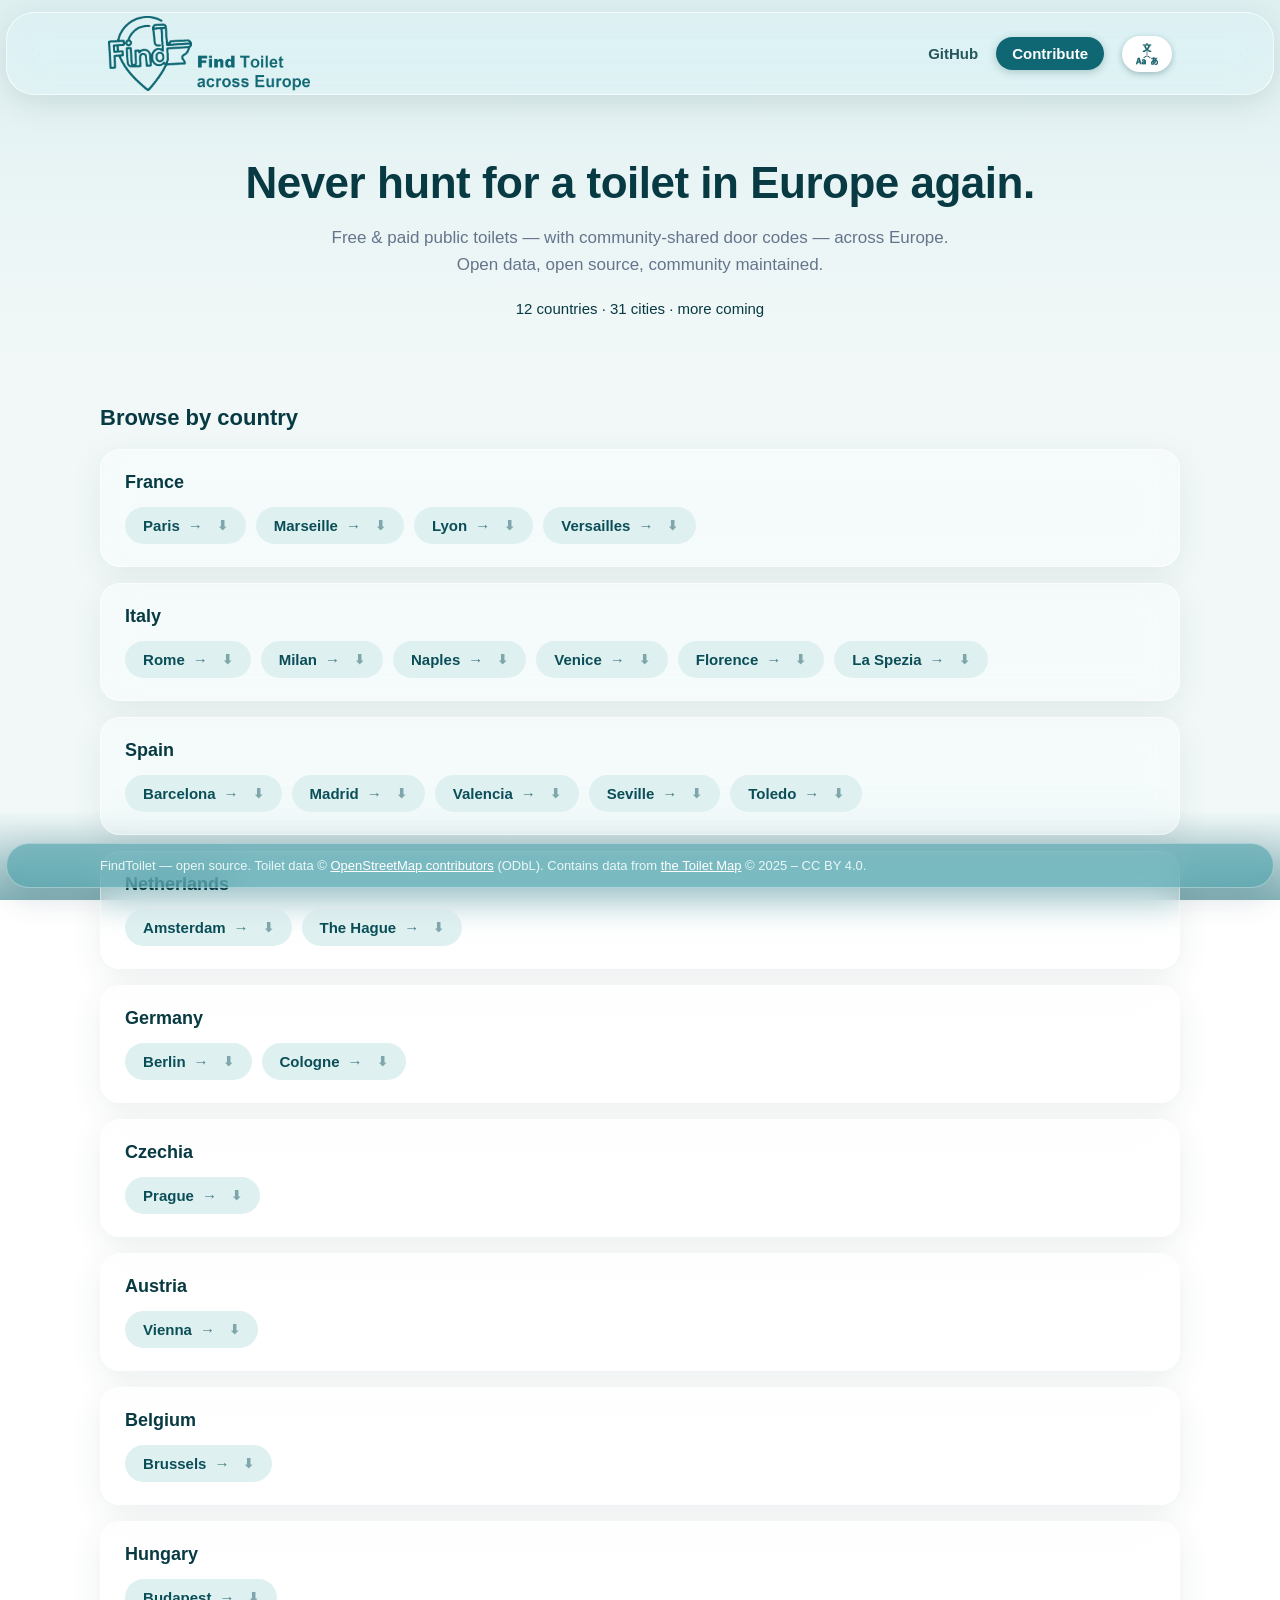
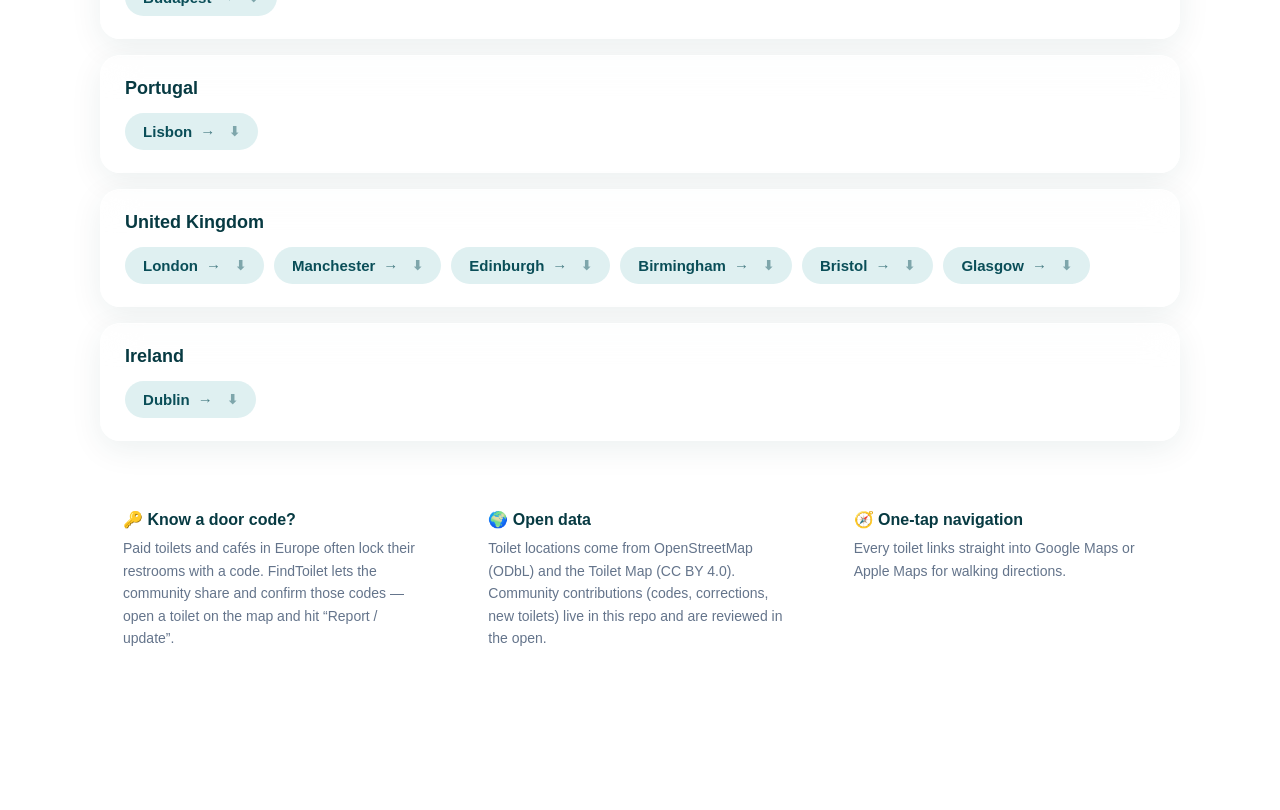
==== commit 1052719b: "Logo: shrink 10% (75px), bump v16" ====
--- a/web/index.html
+++ b/web/index.html
@@ -5,8 +5,8 @@
   <meta name="viewport" content="width=device-width, initial-scale=1.0" />
   <title>FindToilet — Free &amp; paid public toilets across Europe</title>
   <meta name="description" content="FindToilet maps free and paid public toilets (with community-shared door codes) across Europe. Open source, community maintained." />
-  <link rel="stylesheet" href="assets/style.css?v=15" />
-  <link rel="icon" type="image/png" href="assets/favicon.png?v=15" />
+  <link rel="stylesheet" href="assets/style.css?v=16" />
+  <link rel="icon" type="image/png" href="assets/favicon.png?v=16" />
   <link rel="manifest" href="manifest.webmanifest" />
   <meta name="theme-color" content="#0F6773" />
   <meta name="mobile-web-app-capable" content="yes" />
@@ -20,7 +20,7 @@
   <header class="site-header">
     <div class="container header-inner">
       <a class="logo" href="index.html">
-        <img class="logo-img" src="assets/logo.png?v=15" alt="FindToilet — Find Toilet in Europe" />
+        <img class="logo-img" src="assets/logo.png?v=16" alt="FindToilet — Find Toilet in Europe" />
       </a>
       <nav class="site-nav">
         <a href="https://github.com/Jaime-Gu/findtoilet" target="_blank" rel="noopener">GitHub</a>
--- a/web/assets/style.css
+++ b/web/assets/style.css
@@ -63,7 +63,7 @@
   color: var(--brand-deep);
 }
 .logo-img {
-  height: 83px;
+  height: 75px;
   width: auto;
   display: block;
 }
